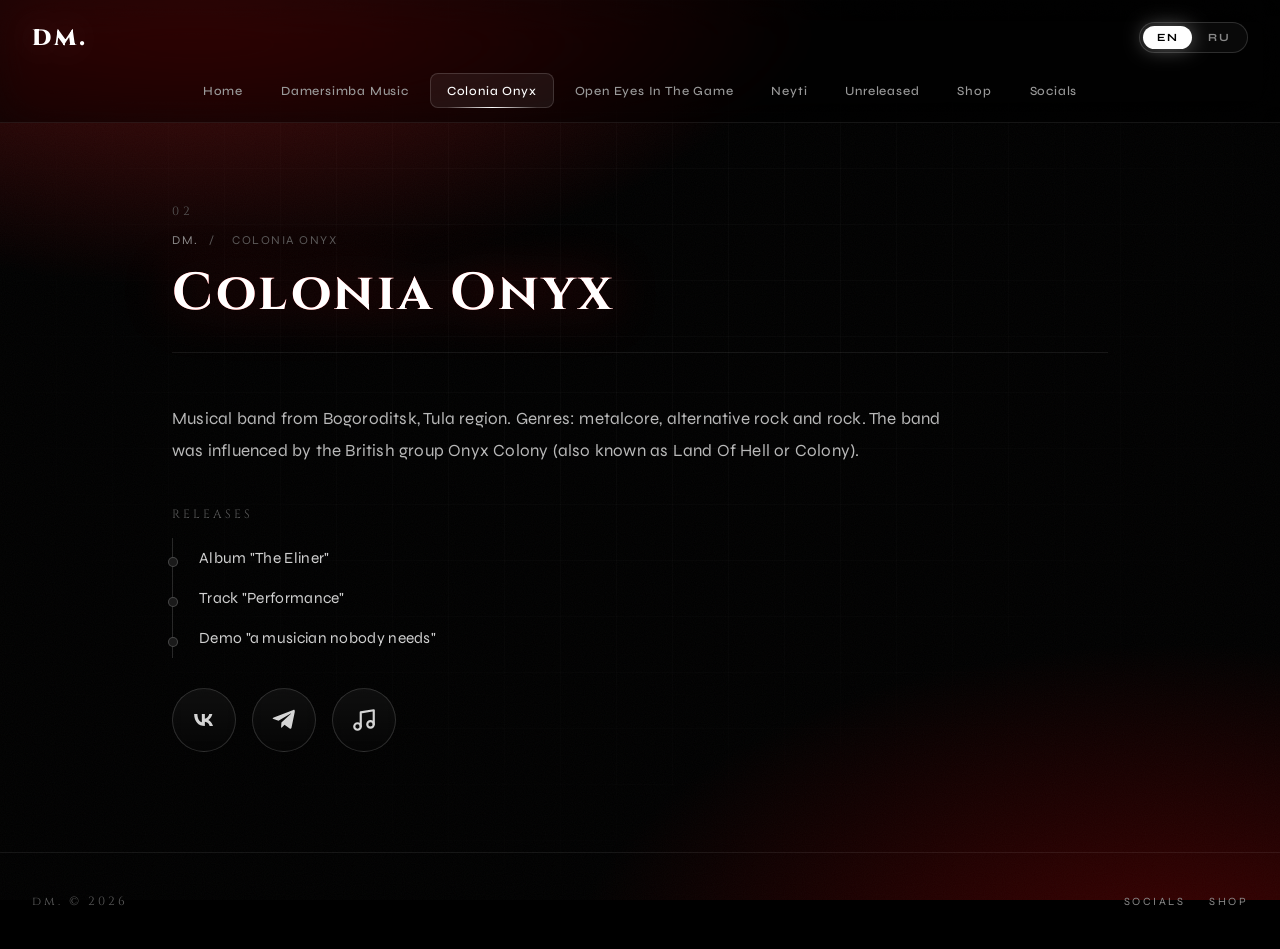
==== colonia-onyx/index.html @ 051dd2e4 "Add files via upload" ====
<!DOCTYPE html>
<html lang="en">
<head>
<meta charset="UTF-8">
<meta name="viewport" content="width=device-width, initial-scale=1.0">
<title>dm. — Colonia Onyx</title>
<link rel="icon" type="image/png" href="../images/favicon.png">
<link rel="preconnect" href="https://fonts.googleapis.com">
<link rel="preconnect" href="https://fonts.gstatic.com" crossorigin>
<link href="https://fonts.googleapis.com/css2?family=Cinzel:wght@400;600;800&family=Syne:wght@400;600;700;800&display=swap" rel="stylesheet">
<link rel="stylesheet" href="../style.css">
</head>
<body class="page-onyx" data-page="onyx">
<div class="bg-grid"></div><div class="bg-glow"></div><div class="bg-noise"></div>

<header>
  <div class="header-top">
    <a class="logo" href="../">dm.</a>
    <div class="header-actions">
      <div class="lang-switch">
        <button class="lang-btn active" data-lang="en">EN</button>
        <button class="lang-btn" data-lang="ru">RU</button>
      </div>
      <button class="burger" id="burgerBtn" aria-expanded="false"><span></span><span></span><span></span></button>
    </div>
  </div>
  <nav class="menu" id="mainMenu">
    <a class="nav-link" href="../" data-page-link="home" data-i18n="nav_home">Home</a>
    <a class="nav-link dm" href="../dm-music/" data-page-link="dm" data-i18n="nav_dm">Damersimba Music</a>
    <a class="nav-link onyx active" href="../colonia-onyx/" data-page-link="onyx" data-i18n="nav_onyx">Colonia Onyx</a>
    <a class="nav-link" href="../open-eyes/" data-page-link="eyes" data-i18n="nav_eyes">Open Eyes In The Game</a>
    <a class="nav-link neyti" href="../neyti/" data-page-link="neyti" data-i18n="nav_neyti">Neyti</a>
    <a class="nav-link" href="../unreleased/" data-page-link="unreleased" data-i18n="nav_unreleased">Unreleased</a>
    <a class="nav-link" href="../shop/" data-page-link="shop" data-i18n="nav_shop">Shop</a>
    <a class="nav-link" href="../socials/" data-page-link="socials" data-i18n="nav_socials">Socials</a>
  </nav>
</header>

<main>
  <section class="page-content">
    <div class="page-head">
      <span class="page-num">02</span>
      <div class="page-crumb"><a href="../">dm.</a> <span>/</span> <span>Colonia Onyx</span></div>
      <h1 class="title-red">Colonia Onyx</h1>
    </div>

    <p class="lead" data-i18n="onyx_desc">Musical band from Bogoroditsk, Tula region. Genres: metalcore, alternative rock and rock. The band was influenced by the British group Onyx Colony (also known as Land Of Hell or Colony).</p>

    <div class="section-head small">
      <span class="section-num" data-i18n="onyx_releases">Releases</span>
    </div>
    <ul class="releases">
      <li data-i18n="onyx_release1">Album "The Eliner"</li>
      <li data-i18n="onyx_release2">Track "Performance"</li>
      <li data-i18n="onyx_release3">Demo "a musician nobody needs"</li>
    </ul>

    <div class="icon-links">
      <a class="icon-btn icon-onyx" href="https://vk.ru/coloni_metalcore" target="_blank" rel="noopener" title="VK">
        <svg viewBox="0 0 24 24" fill="currentColor"><path d="M12.8 17.5c-6.1 0-9.8-4.2-9.9-11.1h3c.1 5.1 2.3 7.2 4.1 7.7V6.4h2.8v4.4c1.7-.2 3.5-2.2 4.1-4.4h2.8c-.5 2.7-2.4 4.7-3.7 5.5 1.3.6 3.5 2.4 4.3 5.6h-3.1c-.6-2-2.2-3.6-4.4-3.8v3.8h-.3Z"/></svg>
      </a>
      <a class="icon-btn icon-onyx" href="https://t.me/colonia_metalcore" target="_blank" rel="noopener" title="Telegram">
        <svg viewBox="0 0 24 24" fill="currentColor"><path d="M21.94 4.6 18.9 19.1c-.23 1.02-.84 1.27-1.7.79l-4.7-3.46-2.27 2.18c-.25.25-.46.46-.95.46l.34-4.82 8.78-7.93c.38-.34-.08-.53-.6-.19L6.94 12.6 2.3 11.15c-1-.32-1.02-1 .21-1.49l18.1-6.98c.84-.31 1.57.19 1.33 1.92Z"/></svg>
      </a>
      <a class="icon-btn icon-onyx" href="https://4beat.ru/colonia_metalcore" target="_blank" rel="noopener" title="4beat">
        <svg viewBox="0 0 24 24" fill="none" stroke="currentColor" stroke-width="2" stroke-linecap="round" stroke-linejoin="round"><path d="M9 18V5l12-2v13"/><circle cx="6" cy="18" r="3"/><circle cx="18" cy="16" r="3"/></svg>
      </a>
    </div>
  </section>
</main>

<footer>
  <span>dm. © 2026</span>
  <span class="footer-links"><a href="../socials/">Socials</a><a href="../shop/">Shop</a></span>
</footer>
<script src="../script.js"></script>
</body>
</html>
---- style.css ----
/* ============================================================
   dm. — music portfolio · 2026
   ============================================================ */

* { margin: 0; padding: 0; box-sizing: border-box; }

:root {
  --text: #eee;
  --muted: #8a8a8a;
  --dim: #555;
  --line: rgba(255,255,255,.08);
  --line-strong: rgba(255,255,255,.15);

  --c-dm1: #0a84ff;
  --c-dm2: #00d1c1;
  --c-dm3: #00ff9d;

  --c-onyx1: #ff2a2a;
  --c-onyx2: #7a0000;

  --c-neyti1: #ff9a1f;
  --c-neyti2: #ff6a00;
  --c-neyti3: #ffd24a;
}

html { scroll-behavior: smooth; }

html, body {
  background: #000;
  color: var(--text);
  font-family: 'Syne', sans-serif;
  min-height: 100vh;
  -webkit-font-smoothing: antialiased;
}

body {
  display: flex;
  flex-direction: column;
  overflow-x: hidden;
  position: relative;
}

/* ============ ФОНОВЫЕ СЛОИ ============ */
.bg-grid, .bg-glow, .bg-noise {
  position: fixed;
  inset: 0;
  pointer-events: none;
  z-index: 0;
}

.bg-grid {
  background-image:
    linear-gradient(rgba(255,255,255,.022) 1px, transparent 1px),
    linear-gradient(90deg, rgba(255,255,255,.022) 1px, transparent 1px);
  background-size: 56px 56px;
  mask-image: radial-gradient(ellipse at 50% 30%, #000 20%, transparent 85%);
  -webkit-mask-image: radial-gradient(ellipse at 50% 30%, #000 20%, transparent 85%);
}

.bg-noise {
  opacity: .035;
  background-image: url("data:image/svg+xml;utf8,<svg xmlns='http://www.w3.org/2000/svg' width='200' height='200'><filter id='n'><feTurbulence type='fractalNoise' baseFrequency='0.9' numOctaves='2' stitchTiles='stitch'/></filter><rect width='100%25' height='100%25' filter='url(%23n)'/></svg>");
}

.bg-glow { opacity: 0; transition: opacity .8s ease; }

body.page-home  .bg-glow {
  opacity: 1;
  background:
    radial-gradient(70% 50% at 12% -5%, rgba(0,209,193,.14), transparent 65%),
    radial-gradient(65% 50% at 88% 105%, rgba(255,42,42,.10), transparent 65%);
}
body.page-dm    .bg-glow {
  opacity: 1;
  background:
    radial-gradient(80% 65% at 15% -10%, rgba(0,209,193,.40), transparent 65%),
    radial-gradient(75% 60% at 92% 110%, rgba(10,132,255,.32), transparent 65%);
}
body.page-onyx  .bg-glow {
  opacity: 1;
  background:
    radial-gradient(80% 65% at 15% -10%, rgba(255,42,42,.40), transparent 65%),
    radial-gradient(75% 60% at 92% 110%, rgba(122,0,0,.55), transparent 65%);
}
body.page-eyes  .bg-glow {
  opacity: 1;
  background:
    radial-gradient(75% 60% at 50% 0%, rgba(255,180,60,.35), transparent 65%),
    radial-gradient(70% 55% at 50% 100%, rgba(120,60,0,.45), transparent 65%);
}
body.page-neyti .bg-glow {
  opacity: 1;
  background:
    radial-gradient(80% 65% at 15% -10%, rgba(255,154,31,.45), transparent 65%),
    radial-gradient(75% 60% at 90% 110%, rgba(255,90,0,.40), transparent 65%);
}

/* ============ HEADER ============ */
header {
  position: sticky;
  top: 0;
  z-index: 100;
  background: rgba(0,0,0,.55);
  backdrop-filter: blur(24px) saturate(160%);
  -webkit-backdrop-filter: blur(24px) saturate(160%);
  border-bottom: 1px solid var(--line);
  padding: 16px 32px 0;
}

.header-top {
  display: flex;
  align-items: center;
  justify-content: space-between;
  max-width: 1280px;
  margin: 0 auto;
}

.logo {
  font-family: 'Cinzel', serif;
  font-weight: 800;
  font-size: 26px;
  letter-spacing: 3px;
  color: #fff;
  text-decoration: none;
  padding: 4px 0;
  transition: transform .3s ease;
  text-shadow: 0 0 30px rgba(255,255,255,.15);
}
.logo:hover { transform: translateY(-1px); text-shadow: 0 0 40px rgba(255,255,255,.4); }

.header-actions { display: flex; align-items: center; gap: 12px; }

.lang-switch {
  display: flex;
  gap: 2px;
  padding: 3px;
  border: 1px solid var(--line-strong);
  border-radius: 100px;
  background: rgba(255,255,255,.03);
}

.lang-btn {
  background: transparent;
  border: none;
  color: #8a8a8a;
  font-family: 'Syne', sans-serif;
  font-size: 11px;
  font-weight: 700;
  letter-spacing: 1.5px;
  padding: 6px 14px;
  cursor: pointer;
  border-radius: 100px;
  transition: all .25s;
  line-height: 1;
}
.lang-btn:hover { color: #fff; }
.lang-btn.active {
  color: #000;
  background: #fff;
  box-shadow: 0 0 20px rgba(255,255,255,.35);
}

.burger {
  display: none;
  width: 42px;
  height: 42px;
  border-radius: 10px;
  border: 1px solid var(--line-strong);
  background: transparent;
  cursor: pointer;
  position: relative;
}
.burger span {
  position: absolute;
  left: 50%;
  width: 20px;
  height: 2px;
  background: #ccc;
  border-radius: 2px;
  transform: translateX(-50%);
  transition: all .3s ease;
}
.burger span:nth-child(1) { top: 13px; }
.burger span:nth-child(2) { top: 20px; }
.burger span:nth-child(3) { top: 27px; }
.burger.open span:nth-child(1) { top: 20px; transform: translateX(-50%) rotate(45deg); }
.burger.open span:nth-child(2) { opacity: 0; }
.burger.open span:nth-child(3) { top: 20px; transform: translateX(-50%) rotate(-45deg); }

.menu {
  display: flex;
  flex-wrap: wrap;
  justify-content: center;
  gap: 4px;
  max-width: 1280px;
  margin: 14px auto 0;
  padding-bottom: 14px;
}

.nav-link {
  position: relative;
  padding: 9px 16px;
  color: #9a9a9a;
  text-decoration: none;
  font-family: 'Syne', sans-serif;
  font-size: 12.5px;
  letter-spacing: .8px;
  font-weight: 500;
  border-radius: 8px;
  transition: all .3s;
  border: 1px solid transparent;
}

.nav-link:hover {
  color: #fff;
  background: rgba(255,255,255,.04);
  border-color: var(--line-strong);
}

.nav-link.active {
  color: #fff;
  background: rgba(255,255,255,.06);
  border-color: var(--line-strong);
}
.nav-link.active::after {
  content: "";
  position: absolute;
  left: 16px; right: 16px; bottom: -1px;
  height: 1px;
  background: linear-gradient(90deg, transparent, #fff, transparent);
}

.nav-link.dm:hover {
  background: linear-gradient(135deg, var(--c-dm1), var(--c-dm2), var(--c-dm3));
  color: #00161a; font-weight: 700; border-color: transparent;
  box-shadow: 0 0 26px rgba(0,200,180,.5);
}
.nav-link.onyx:hover {
  background: linear-gradient(135deg, var(--c-onyx1), var(--c-onyx2), #000);
  color: #fff; font-weight: 700; border-color: transparent;
  box-shadow: 0 0 26px rgba(255,20,20,.5);
}
.nav-link.neyti:hover {
  background: linear-gradient(135deg, var(--c-neyti3), var(--c-neyti1), var(--c-neyti2));
  color: #1a0d00; font-weight: 700; border-color: transparent;
  box-shadow: 0 0 26px rgba(255,154,31,.55);
}

/* ============ MAIN ============ */
main { flex: 1; position: relative; z-index: 1; }

/* ============ HERO ============ */
.hero {
  min-height: calc(100vh - 130px);
  display: flex;
  align-items: center;
  justify-content: center;
  position: relative;
  padding: 80px 32px 120px;
  overflow: hidden;
}

.hero::before {
  content: "";
  position: absolute;
  inset: 0;
  background: radial-gradient(ellipse at 50% 40%, rgba(0,209,193,.10), transparent 60%);
  pointer-events: none;
}

.hero-inner {
  position: relative;
  text-align: center;
  z-index: 2;
  max-width: 1100px;
  animation: heroIn 1.1s cubic-bezier(.2,.7,.2,1) both;
}

@keyframes heroIn {
  from { opacity: 0; transform: translateY(40px); filter: blur(10px); }
  to   { opacity: 1; transform: translateY(0); filter: blur(0); }
}

.hero-eyebrow {
  display: inline-block;
  font-size: 10.5px;
  letter-spacing: 5px;
  text-transform: uppercase;
  color: #a0a0a0;
  padding: 8px 18px;
  border: 1px solid var(--line-strong);
  border-radius: 100px;
  margin-bottom: 32px;
  background: rgba(255,255,255,.02);
  backdrop-filter: blur(10px);
  -webkit-backdrop-filter: blur(10px);
}

.hero-title {
  font-family: 'Cinzel', serif;
  font-weight: 800;
  line-height: .95;
  margin-bottom: 30px;
  display: flex;
  flex-direction: column;
  align-items: center;
  gap: 4px;
}

.hero-title .line1 {
  font-size: clamp(48px, 11vw, 130px);
  letter-spacing: .06em;
  background: linear-gradient(180deg, #fff 0%, #b8b8b8 100%);
  -webkit-background-clip: text;
  background-clip: text;
  color: transparent;
  text-shadow: 0 0 100px rgba(255,255,255,.10);
}

.hero-title .line2 {
  font-size: clamp(18px, 2.4vw, 32px);
  letter-spacing: .8em;
  padding-left: .8em;
  color: #5a5a5a;
  text-transform: uppercase;
}

.hero-sub {
  font-size: 16px;
  color: #b8b8b8;
  letter-spacing: 1.5px;
  max-width: 640px;
  margin: 0 auto;
  line-height: 1.7;
}

.scroll-hint {
  position: absolute;
  bottom: 32px;
  left: 50%;
  transform: translateX(-50%);
  display: flex;
  flex-direction: column;
  align-items: center;
  gap: 10px;
  color: #5a5a5a;
  text-decoration: none;
  font-size: 10px;
  letter-spacing: 4px;
  text-transform: uppercase;
  animation: float 2.5s ease-in-out infinite;
  transition: color .3s;
}
.scroll-hint:hover { color: #fff; }
.scroll-hint svg { width: 20px; height: 20px; }

@keyframes float {
  0%, 100% { transform: translate(-50%, 0); }
  50% { transform: translate(-50%, 8px); }
}

/* ============ СЕКЦИИ ============ */
.projects {
  max-width: 1280px;
  margin: 0 auto;
  padding: 100px 32px 120px;
}

.section-head {
  display: flex;
  align-items: baseline;
  gap: 20px;
  margin-bottom: 44px;
  padding-bottom: 20px;
  border-bottom: 1px solid var(--line);
}

.section-head.small {
  border-bottom: none;
  margin: 40px 0 16px;
  padding-bottom: 0;
}

.section-num {
  font-family: 'Cinzel', serif;
  font-size: 12px;
  letter-spacing: 3px;
  color: #5a5a5a;
  text-transform: uppercase;
}

.section-head h2 {
  font-family: 'Cinzel', serif;
  font-size: 28px;
  font-weight: 600;
  letter-spacing: 3px;
  color: #fff;
}

/* ============ PROJECT CARDS ============ */
.project-grid {
  display: grid;
  grid-template-columns: repeat(auto-fit, minmax(260px, 1fr));
  gap: 20px;
}

.project-card {
  position: relative;
  background: linear-gradient(180deg, rgba(18,18,18,.85), rgba(6,6,6,.95));
  border: 1px solid var(--line);
  border-radius: 16px;
  overflow: hidden;
  text-decoration: none;
  color: inherit;
  transition: transform .4s cubic-bezier(.2,.7,.2,1), border-color .35s, box-shadow .4s;
}

.project-card:hover {
  transform: translateY(-6px);
  border-color: var(--line-strong);
  box-shadow: 0 24px 60px rgba(0,0,0,.7);
}

.project-img {
  height: 200px;
  background-size: 60% auto;
  background-position: center;
  background-repeat: no-repeat;
  background-color: #050505;
  position: relative;
  transition: transform .5s ease;
  overflow: hidden;
}
.project-img::after {
  content: "";
  position: absolute;
  inset: 0;
  background: linear-gradient(180deg, transparent 40%, rgba(0,0,0,.85));
}
.project-card:hover .project-img { transform: scale(1.03); }

.project-img-dark {
  display: flex;
  align-items: center;
  justify-content: center;
  background: radial-gradient(circle at 30% 30%, #2a0000, #050505 70%);
}
.project-img-text {
  font-family: 'Cinzel', serif;
  font-size: 34px;
  font-weight: 800;
  letter-spacing: 4px;
  line-height: 1.1;
  background: linear-gradient(180deg, #ff2a2a, #5a0000);
  -webkit-background-clip: text;
  background-clip: text;
  color: transparent;
  text-align: center;
  z-index: 1;
  filter: drop-shadow(0 0 22px rgba(255,20,20,.5));
}

.project-body {
  padding: 22px 22px 24px;
  position: relative;
}

.project-tag {
  display: inline-block;
  font-family: 'Syne', sans-serif;
  font-size: 9.5px;
  font-weight: 700;
  letter-spacing: 2.5px;
  text-transform: uppercase;
  padding: 5px 11px;
  border-radius: 100px;
  border: 1px solid var(--line-strong);
  background: rgba(255,255,255,.03);
  color: #b8b8b8;
  margin-bottom: 12px;
  line-height: 1;
}

.tag-dm    { color: #00d1c1; border-color: rgba(0,209,193,.4); background: rgba(0,209,193,.08); }
.tag-onyx  { color: #ff5a5a; border-color: rgba(255,90,90,.4);  background: rgba(255,90,90,.08); }
.tag-eyes  { color: #ffb84a; border-color: rgba(255,184,74,.4); background: rgba(255,184,74,.08); }
.tag-neyti { color: #ff9a1f; border-color: rgba(255,154,31,.4); background: rgba(255,154,31,.08); }

.project-body h3 {
  font-family: 'Cinzel', serif;
  font-size: 20px;
  font-weight: 600;
  letter-spacing: 1.5px;
  color: #fff;
  margin-bottom: 8px;
}

.project-body p {
  font-size: 13.5px;
  color: #8a8a8a;
  line-height: 1.55;
  letter-spacing: .3px;
}

.project-arrow {
  position: absolute;
  right: 22px;
  bottom: 22px;
  font-size: 22px;
  color: #444;
  transition: color .3s, transform .3s;
}
.project-card:hover .project-arrow {
  color: #fff;
  transform: translateX(6px);
}

/* ============ PAGE CONTENT (подстраницы) ============ */
.page-content {
  max-width: 1000px;
  margin: 0 auto;
  padding: 80px 32px 100px;
}
.page-content.center { text-align: center; }

.page-head {
  margin-bottom: 50px;
  padding-bottom: 30px;
  border-bottom: 1px solid var(--line);
  position: relative;
}
.page-head.center { text-align: center; border-bottom: none; padding-bottom: 0; }

.page-num {
  font-family: 'Cinzel', serif;
  font-size: 12px;
  letter-spacing: 4px;
  color: #5a5a5a;
  display: block;
  margin-bottom: 14px;
}

.page-crumb {
  font-size: 12px;
  letter-spacing: 1.5px;
  color: #5a5a5a;
  text-transform: uppercase;
  margin-bottom: 18px;
}
.page-crumb a { color: #8a8a8a; text-decoration: none; transition: color .3s; }
.page-crumb a:hover { color: #fff; }
.page-crumb span { margin: 0 6px; }

.page-head h1 {
  font-family: 'Cinzel', serif;
  font-size: 52px;
  font-weight: 700;
  letter-spacing: 3px;
  color: #fff;
  line-height: 1.1;
  margin: 0;
}

.page-head.center h1 {
  font-size: 46px;
  margin-top: 12px;
}

.title-red {
  background: linear-gradient(90deg, #ff4a4a, #7a0000);
  -webkit-background-clip: text;
  background-clip: text;
  color: transparent;
  filter: drop-shadow(0 0 26px rgba(255,20,20,.35));
}
.title-orange {
  background: linear-gradient(90deg, #ffd24a, #ff9a1f, #ff5a00);
  -webkit-background-clip: text;
  background-clip: text;
  color: transparent;
  filter: drop-shadow(0 0 28px rgba(255,140,20,.45));
}

.lead {
  font-size: 17px;
  line-height: 1.85;
  color: #b8b8b8;
  max-width: 780px;
  letter-spacing: .2px;
  margin-bottom: 40px;
}
.page-content.center .lead { margin-left: auto; margin-right: auto; }

/* ============ SPLIT ============ */
.split {
  display: grid;
  grid-template-columns: 260px 1fr;
  gap: 50px;
  align-items: center;
}
.split-visual { display: flex; justify-content: center; }
.split-body .lead { margin-bottom: 30px; max-width: none; }

/* ============ AVATAR ============ */
.avatar-wrap {
  position: relative;
  width: 200px;
  height: 200px;
  margin: 0 auto;
}

.avatar {
  position: relative;
  width: 100%;
  height: 100%;
  border-radius: 50%;
  object-fit: cover;
  border: 1px solid var(--line-strong);
  z-index: 2;
  background: #000;
  box-shadow: 0 30px 70px rgba(0,0,0,.8);
  transition: transform .5s ease;
}
.avatar-wrap:hover .avatar { transform: scale(1.04); }
.avatar-neyti { border-color: rgba(255,154,31,.35); }

.avatar-ring {
  position: absolute;
  inset: -18px;
  border-radius: 50%;
  background: conic-gradient(from 0deg, var(--c-dm1), var(--c-dm2), var(--c-dm3), var(--c-dm1));
  filter: blur(24px);
  opacity: .55;
  animation: spin 10s linear infinite;
  z-index: 1;
}
.ring-neyti {
  background: conic-gradient(from 0deg, var(--c-neyti3), var(--c-neyti1), var(--c-neyti2), var(--c-neyti3));
}
@keyframes spin { to { transform: rotate(360deg); } }

/* ============ BIG LOGO ============ */
.big-logo {
  display: block;
  max-width: 460px;
  width: 85%;
  margin: 0 auto 34px;
  filter: drop-shadow(0 0 40px rgba(255,255,255,.15));
  transition: transform .5s ease, filter .5s ease;
}
.big-logo:hover {
  transform: scale(1.03);
  filter: drop-shadow(0 0 60px rgba(255,200,90,.35));
}

/* ============ ICON BUTTONS ============ */
.icon-links {
  display: flex;
  flex-wrap: wrap;
  gap: 16px;
  margin-top: 28px;
}
.page-content.center .icon-links { justify-content: center; }

.icon-btn {
  width: 64px;
  height: 64px;
  display: inline-flex;
  align-items: center;
  justify-content: center;
  border-radius: 50%;
  border: 1px solid var(--line-strong);
  background: linear-gradient(180deg, rgba(255,255,255,.05), rgba(255,255,255,.01));
  backdrop-filter: blur(12px);
  -webkit-backdrop-filter: blur(12px);
  color: #d5d5d5;
  text-decoration: none;
  transition: transform .35s cubic-bezier(.2,.7,.2,1), color .25s, border-color .25s, box-shadow .4s, background .3s;
  position: relative;
  overflow: hidden;
}
.icon-btn svg { width: 26px; height: 26px; transition: transform .35s ease; }
.icon-btn:hover {
  transform: translateY(-5px) scale(1.06);
  color: #fff;
  border-color: rgba(255,255,255,.25);
  box-shadow: 0 20px 45px rgba(0,0,0,.75);
}
.icon-btn:hover svg { transform: scale(1.12) rotate(-4deg); }

.icon-dm:hover {
  background: linear-gradient(135deg, var(--c-dm1), var(--c-dm2), var(--c-dm3));
  color: #00161a; border-color: transparent;
  box-shadow: 0 18px 42px rgba(0,200,180,.5), 0 0 30px rgba(0,200,180,.45);
}
.icon-onyx:hover {
  background: linear-gradient(135deg, var(--c-onyx1), var(--c-onyx2), #000);
  color: #fff; border-color: transparent;
  box-shadow: 0 18px 42px rgba(255,20,20,.5), 0 0 30px rgba(255,20,20,.45);
}
.icon-neyti:hover {
  background: linear-gradient(135deg, var(--c-neyti3), var(--c-neyti1), var(--c-neyti2));
  color: #1a0d00; border-color: transparent;
  box-shadow: 0 18px 42px rgba(255,154,31,.55), 0 0 30px rgba(255,154,31,.5);
}

/* ============ BUTTONS ============ */
.btn {
  display: inline-flex;
  align-items: center;
  justify-content: center;
  padding: 15px 30px;
  border: 1px solid var(--line-strong);
  color: var(--text);
  text-decoration: none;
  font-family: 'Syne', sans-serif;
  font-size: 13.5px;
  font-weight: 500;
  letter-spacing: 1.2px;
  border-radius: 100px;
  transition: transform .3s cubic-bezier(.2,.7,.2,1), background .3s, color .3s, border-color .3s, box-shadow .35s;
  background: linear-gradient(180deg, rgba(255,255,255,.05), rgba(255,255,255,.01));
  backdrop-filter: blur(10px);
  -webkit-backdrop-filter: blur(10px);
}
.btn:hover {
  transform: translateY(-3px);
  border-color: rgba(255,255,255,.28);
  background: linear-gradient(180deg, rgba(255,255,255,.10), rgba(255,255,255,.03));
  box-shadow: 0 16px 38px rgba(0,0,0,.7);
}

.big-btn {
  padding: 20px 44px;
  font-size: 15px;
  font-weight: 700;
  letter-spacing: 1.5px;
  background: linear-gradient(180deg, rgba(255,255,255,.12), rgba(255,255,255,.02));
  border: 1px solid rgba(255,255,255,.20);
  color: #fff;
  margin: 20px 0 10px;
  box-shadow: 0 24px 50px rgba(0,0,0,.65);
}
.big-btn:hover {
  background: #fff;
  color: #000;
  border-color: #fff;
  box-shadow: 0 0 50px rgba(255,255,255,.5), 0 20px 50px rgba(0,0,0,.85);
}

/* ============ RELEASES ============ */
.releases {
  list-style: none;
  border-left: 1px solid var(--line-strong);
  padding-left: 26px;
  margin-bottom: 30px;
  max-width: 620px;
}
.releases li {
  padding: 11px 0;
  color: #d0d0d0;
  font-size: 15.5px;
  position: relative;
  letter-spacing: .3px;
}
.releases li::before {
  content: "";
  position: absolute;
  left: -31px;
  top: 19px;
  width: 8px;
  height: 8px;
  border-radius: 50%;
  background: #1a1a1a;
  border: 1px solid rgba(255,255,255,.2);
  transition: background .3s, box-shadow .3s, border-color .3s;
}
.releases li:hover::before {
  background: var(--c-onyx1);
  border-color: transparent;
  box-shadow: 0 0 16px rgba(255,42,42,.85);
}

/* ============ TRACKLIST ============ */
.tracklist {
  counter-reset: track;
  list-style: none;
  text-align: left;
  max-width: 720px;
  margin: 46px auto 0;
  padding: 0;
  border-top: 1px solid var(--line);
}
.tracklist li {
  counter-increment: track;
  padding: 16px 12px 16px 60px;
  border-bottom: 1px solid var(--line);
  font-size: 15px;
  position: relative;
  transition: background .3s, padding-left .3s;
  letter-spacing: .2px;
}
.tracklist li::before {
  content: counter(track, decimal-leading-zero);
  position: absolute;
  left: 12px;
  top: 50%;
  transform: translateY(-50%);
  font-family: 'Cinzel', serif;
  font-size: 12px;
  color: #4a4a4a;
  letter-spacing: 1px;
  transition: color .3s, text-shadow .3s;
}
.tracklist li:hover {
  background: linear-gradient(90deg, rgba(255,255,255,.04), transparent 75%);
  padding-left: 66px;
}
.tracklist li:hover::before { color: #fff; text-shadow: 0 0 12px rgba(255,255,255,.7); }
.tracklist li a {
  color: #fff;
  text-decoration: none;
  border-bottom: 1px solid rgba(255,255,255,.15);
  padding-bottom: 1px;
  transition: color .25s, border-color .25s, text-shadow .25s;
}
.tracklist li a:hover {
  color: var(--c-dm2);
  border-color: var(--c-dm2);
  text-shadow: 0 0 18px rgba(0,209,193,.75);
}
.tracklist li.disabled { color: #4d4d4d; }
.tracklist li.disabled span {
  font-size: 12px;
  color: #383838;
  margin-left: 8px;
  letter-spacing: 1px;
}

/* ============ GRID / CARDS ============ */
.grid {
  display: grid;
  grid-template-columns: repeat(auto-fit, minmax(260px, 1fr));
  gap: 26px;
}
.card {
  background: linear-gradient(180deg, rgba(20,20,20,.7), rgba(5,5,5,.9));
  border: 1px solid var(--line);
  border-radius: 16px;
  overflow: hidden;
  transition: transform .4s cubic-bezier(.2,.7,.2,1), border-color .35s, box-shadow .4s;
}
.card:hover {
  transform: translateY(-8px);
  border-color: var(--line-strong);
  box-shadow: 0 30px 70px rgba(0,0,0,.85);
}
.card-img { overflow: hidden; aspect-ratio: 1; background: #000; }
.card-img img {
  width: 100%; height: 100%;
  object-fit: cover;
  display: block;
  transition: transform .9s cubic-bezier(.2,.7,.2,1);
}
.card:hover .card-img img { transform: scale(1.08); }
.card p {
  padding: 20px;
  text-align: center;
  font-family: 'Cinzel', serif;
  letter-spacing: 2px;
  color: #ddd;
  font-size: 15px;
  border-top: 1px solid var(--line);
}

/* ============ SHOP ============ */
.shop-empty {
  min-height: calc(100vh - 260px);
  display: flex;
  flex-direction: column;
  align-items: center;
  justify-content: center;
  gap: 26px;
}
.closed-badge {
  display: inline-block;
  font-size: 10px;
  letter-spacing: 5px;
  text-transform: uppercase;
  color: #8a8a8a;
  padding: 8px 18px;
  border: 1px solid var(--line-strong);
  border-radius: 100px;
  background: rgba(255,255,255,.02);
}
.closed-title {
  font-family: 'Cinzel', serif;
  font-size: 32px;
  font-weight: 500;
  letter-spacing: 5px;
  color: #6a6a6a;
  line-height: 1.3;
}

/* ============ SOCIALS ============ */
.grid-links {
  display: grid;
  grid-template-columns: repeat(auto-fit, minmax(250px, 1fr));
  gap: 14px;
  margin-top: 26px;
}
.grid-links .btn {
  padding: 24px 22px;
  text-align: center;
  font-size: 13px;
  letter-spacing: 1.2px;
}

/* ============ FOOTER ============ */
footer {
  position: relative;
  z-index: 1;
  max-width: 1280px;
  margin: 0 auto;
  padding: 40px 32px;
  display: flex;
  justify-content: space-between;
  align-items: center;
  color: #5a5a5a;
  font-size: 12px;
  letter-spacing: 3px;
  font-family: 'Cinzel', serif;
  border-top: 1px solid var(--line);
  width: 100%;
}
.footer-links { display: flex; gap: 24px; }
.footer-links a {
  color: #8a8a8a;
  text-decoration: none;
  font-family: 'Syne', sans-serif;
  font-size: 11px;
  letter-spacing: 2.5px;
  text-transform: uppercase;
  transition: color .3s;
}
.footer-links a:hover { color: #fff; }

/* ============ SCROLLBAR ============ */
::-webkit-scrollbar { width: 8px; }
::-webkit-scrollbar-track { background: #000; }
::-webkit-scrollbar-thumb { background: #1c1c1c; border-radius: 4px; }
::-webkit-scrollbar-thumb:hover { background: #2a2a2a; }

/* ============ ПЛАНШЕТ ============ */
@media (max-width: 1000px) {
  header { padding: 14px 22px 0; }
  .projects { padding: 80px 22px 100px; }
  .page-content { padding: 60px 22px 80px; }
  .page-head h1 { font-size: 42px; }
  .hero-title .line1 { font-size: clamp(40px, 9vw, 90px); }
  .split { grid-template-columns: 1fr; gap: 34px; }
  .avatar-wrap { width: 160px; height: 160px; }
}

/* ============ МОБИЛЬНАЯ ============ */
@media (max-width: 768px) {
  header { padding: 12px 16px 0; }
  .logo { font-size: 22px; }
  .burger { display: block; }
  .lang-btn { padding: 6px 11px; font-size: 10px; }

  .menu {
    position: absolute;
    top: 100%;
    left: 0; right: 0;
    flex-direction: column;
    flex-wrap: nowrap;
    gap: 0;
    margin: 0;
    padding: 6px 0;
    background: rgba(0,0,0,.95);
    backdrop-filter: blur(24px);
    -webkit-backdrop-filter: blur(24px);
    border-bottom: 1px solid var(--line);
    max-height: 0;
    overflow: hidden;
    opacity: 0;
    transition: max-height .4s cubic-bezier(.2,.7,.2,1), opacity .3s, padding .3s;
  }
  .menu.open { max-height: 600px; opacity: 1; }

  .nav-link {
    width: 100%;
    padding: 15px 22px;
    border-radius: 0;
    border: none;
    border-bottom: 1px solid rgba(255,255,255,.04);
    font-size: 14px;
    letter-spacing: 1px;
    text-align: left;
    color: #c8c8c8;
  }
  .nav-link:last-child { border-bottom: none; }
  .nav-link.active::after {
    left: 0; right: auto;
    width: 3px; height: calc(100% - 16px);
    top: 8px; bottom: 8px;
    background: linear-gradient(180deg, transparent, #fff, transparent);
  }
  .nav-link:hover, .nav-link.active {
    background: rgba(255,255,255,.05);
    transform: none;
    box-shadow: none;
    border-color: rgba(255,255,255,.04);
  }

  .hero { padding: 60px 18px 90px; min-height: calc(100vh - 100px); }
  .hero-eyebrow { font-size: 9px; letter-spacing: 4px; padding: 6px 14px; margin-bottom: 22px; }
  .hero-sub { font-size: 13.5px; letter-spacing: 1px; padding: 0 8px; }

  .projects { padding: 60px 18px; }
  .section-head h2 { font-size: 22px; letter-spacing: 2px; }
  .project-grid { gap: 16px; }
  .project-body { padding: 18px; }
  .project-body h3 { font-size: 17px; }

  .page-content { padding: 44px 18px 60px; }
  .page-head { margin-bottom: 34px; padding-bottom: 22px; }
  .page-head h1 { font-size: 30px; letter-spacing: 2px; }
  .page-head.center h1 { font-size: 30px; }
  .lead { font-size: 15px; line-height: 1.7; margin-bottom: 28px; }

  .avatar-wrap { width: 130px; height: 130px; }
  .avatar-ring { inset: -12px; filter: blur(18px); }
  .big-logo { max-width: 300px; }

  .icon-btn { width: 56px; height: 56px; }
  .icon-btn svg { width: 23px; height: 23px; }

  .btn { padding: 13px 24px; font-size: 13px; }
  .big-btn { padding: 16px 30px; font-size: 14px; letter-spacing: 1.2px; }

  .releases { padding-left: 20px; }
  .releases li { font-size: 14.5px; padding: 9px 0; }
  .releases li::before { left: -25px; top: 17px; width: 6px; height: 6px; }

  .tracklist { margin-top: 32px; max-width: 100%; }
  .tracklist li { font-size: 14px; padding: 14px 8px 14px 46px; }
  .tracklist li::before { font-size: 11px; left: 8px; }
  .tracklist li:hover { padding-left: 50px; }
  .tracklist li.disabled span { display: block; margin-left: 0; margin-top: 4px; font-size: 11px; }

  .grid { grid-template-columns: 1fr; gap: 18px; }
  .grid-links { grid-template-columns: 1fr; gap: 11px; }

  .closed-title { font-size: 22px; letter-spacing: 3px; }

  footer { flex-direction: column; gap: 16px; text-align: center; padding: 30px 18px; }
  .footer-links { gap: 18px; }
}

@media (max-width: 420px) {
  header { padding: 10px 12px 0; }
  .logo { font-size: 20px; }
  .burger { width: 38px; height: 38px; }
  .burger span:nth-child(1) { top: 12px; }
  .burger span:nth-child(2) { top: 18px; }
  .burger span:nth-child(3) { top: 24px; }
  .burger.open span:nth-child(1),
  .burger.open span:nth-child(3) { top: 18px; }
  .lang-switch { padding: 2px; }
  .lang-btn { padding: 5px 9px; font-size: 10px; }

  .nav-link { padding: 13px 18px; font-size: 13px; }

  .hero { padding: 40px 16px 80px; }
  .hero-title .line2 { letter-spacing: .5em; padding-left: .5em; font-size: 14px; }

  .projects { padding: 44px 16px; }
  .section-head { gap: 12px; margin-bottom: 30px; }
  .section-head h2 { font-size: 18px; }

  .page-content { padding: 32px 16px 50px; }
  .page-head h1 { font-size: 24px; }
  .lead { font-size: 14px; }

  .icon-btn { width: 50px; height: 50px; }
  .icon-btn svg { width: 21px; height: 21px; }
}
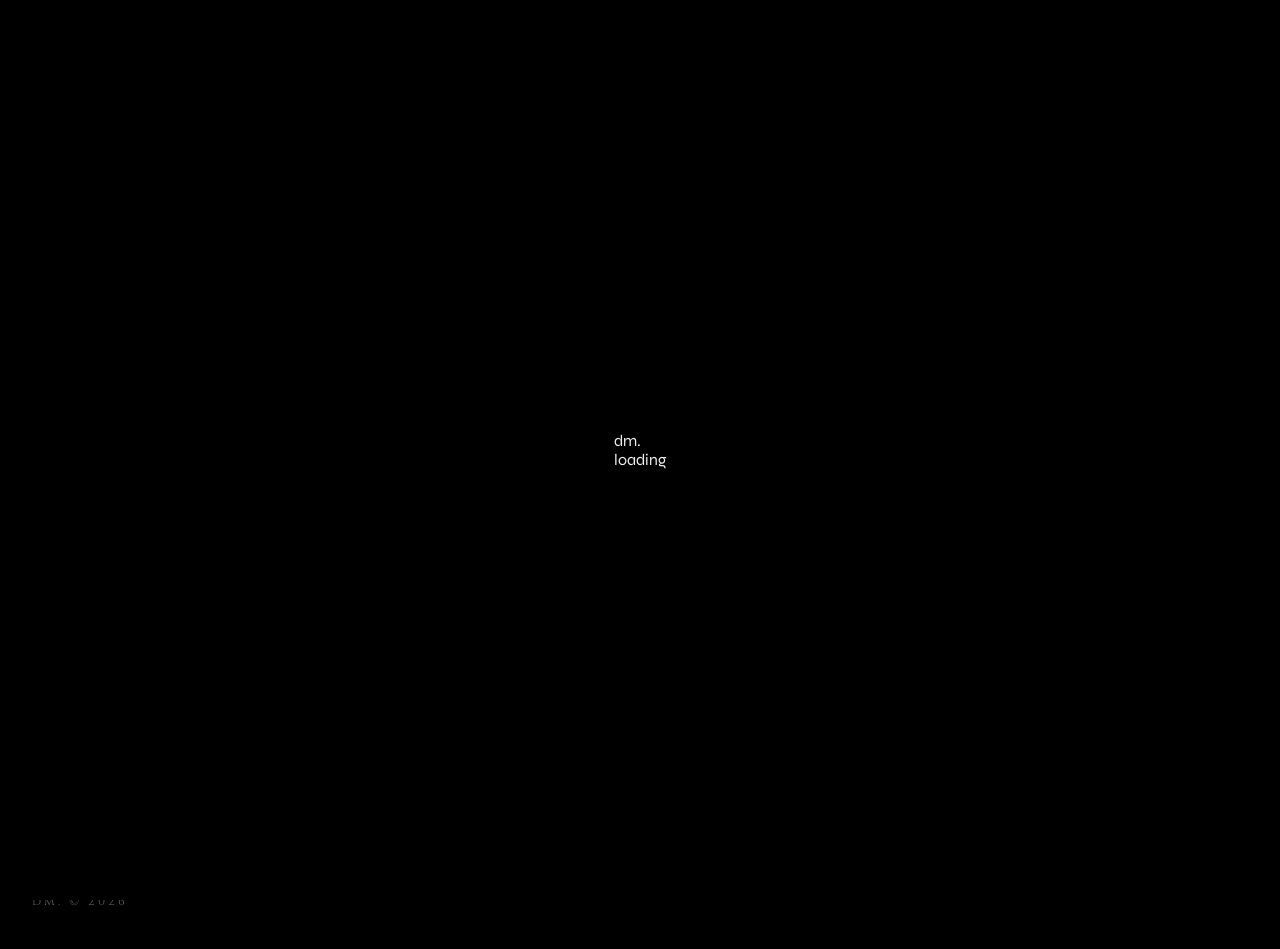
==== commit be582dac: "Update index.html" ====
--- a/colonia-onyx/index.html
+++ b/colonia-onyx/index.html
@@ -8,9 +8,13 @@
 <link rel="preconnect" href="https://fonts.googleapis.com">
 <link rel="preconnect" href="https://fonts.gstatic.com" crossorigin>
 <link href="https://fonts.googleapis.com/css2?family=Cinzel:wght@400;600;800&family=Syne:wght@400;600;700;800&display=swap" rel="stylesheet">
+<style>#preloader{position:fixed;inset:0;background:#000;z-index:9999;display:flex;align-items:center;justify-content:center;opacity:1;transition:opacity .6s ease,visibility .6s ease}#preloader.hidden{opacity:0;visibility:hidden;pointer-events:none}</style>
 <link rel="stylesheet" href="../style.css">
 </head>
 <body class="page-onyx" data-page="onyx">
+
+<div id="preloader"><div class="preloader-inner"><div class="preloader-logo">dm.</div><div class="preloader-bar"><span></span></div><div class="preloader-text">loading</div></div></div>
+
 <div class="bg-grid"></div><div class="bg-glow"></div><div class="bg-noise"></div>
 
 <header>
@@ -25,14 +29,14 @@
     </div>
   </div>
   <nav class="menu" id="mainMenu">
-    <a class="nav-link" href="../" data-page-link="home" data-i18n="nav_home">Home</a>
-    <a class="nav-link dm" href="../dm-music/" data-page-link="dm" data-i18n="nav_dm">Damersimba Music</a>
-    <a class="nav-link onyx active" href="../colonia-onyx/" data-page-link="onyx" data-i18n="nav_onyx">Colonia Onyx</a>
-    <a class="nav-link" href="../open-eyes/" data-page-link="eyes" data-i18n="nav_eyes">Open Eyes In The Game</a>
-    <a class="nav-link neyti" href="../neyti/" data-page-link="neyti" data-i18n="nav_neyti">Neyti</a>
-    <a class="nav-link" href="../unreleased/" data-page-link="unreleased" data-i18n="nav_unreleased">Unreleased</a>
-    <a class="nav-link" href="../shop/" data-page-link="shop" data-i18n="nav_shop">Shop</a>
-    <a class="nav-link" href="../socials/" data-page-link="socials" data-i18n="nav_socials">Socials</a>
+    <a class="nav-link" href="../" data-i18n="nav_home">Home</a>
+    <a class="nav-link dm" href="../dm-music/" data-i18n="nav_dm">Damersimba Music</a>
+    <a class="nav-link onyx active" href="../colonia-onyx/" data-i18n="nav_onyx">Colonia Onyx</a>
+    <a class="nav-link" href="../open-eyes/" data-i18n="nav_eyes">Open Eyes In The Game</a>
+    <a class="nav-link neyti" href="../neyti/" data-i18n="nav_neyti">Neyti</a>
+    <a class="nav-link" href="../unreleased/" data-i18n="nav_unreleased">Unreleased</a>
+    <a class="nav-link" href="../shop/" data-i18n="nav_shop">Shop</a>
+    <a class="nav-link" href="../socials/" data-i18n="nav_socials">Socials</a>
   </nav>
 </header>
 
@@ -46,9 +50,7 @@
 
     <p class="lead" data-i18n="onyx_desc">Musical band from Bogoroditsk, Tula region. Genres: metalcore, alternative rock and rock. The band was influenced by the British group Onyx Colony (also known as Land Of Hell or Colony).</p>
 
-    <div class="section-head small">
-      <span class="section-num" data-i18n="onyx_releases">Releases</span>
-    </div>
+    <div class="section-head small"><span class="section-num" data-i18n="onyx_releases">Releases</span></div>
     <ul class="releases">
       <li data-i18n="onyx_release1">Album "The Eliner"</li>
       <li data-i18n="onyx_release2">Track "Performance"</li>
@@ -69,10 +71,7 @@
   </section>
 </main>
 
-<footer>
-  <span>dm. © 2026</span>
-  <span class="footer-links"><a href="../socials/">Socials</a><a href="../shop/">Shop</a></span>
-</footer>
+<footer><span>dm. © 2026</span></footer>
 <script src="../script.js"></script>
 </body>
-</html>+</html>
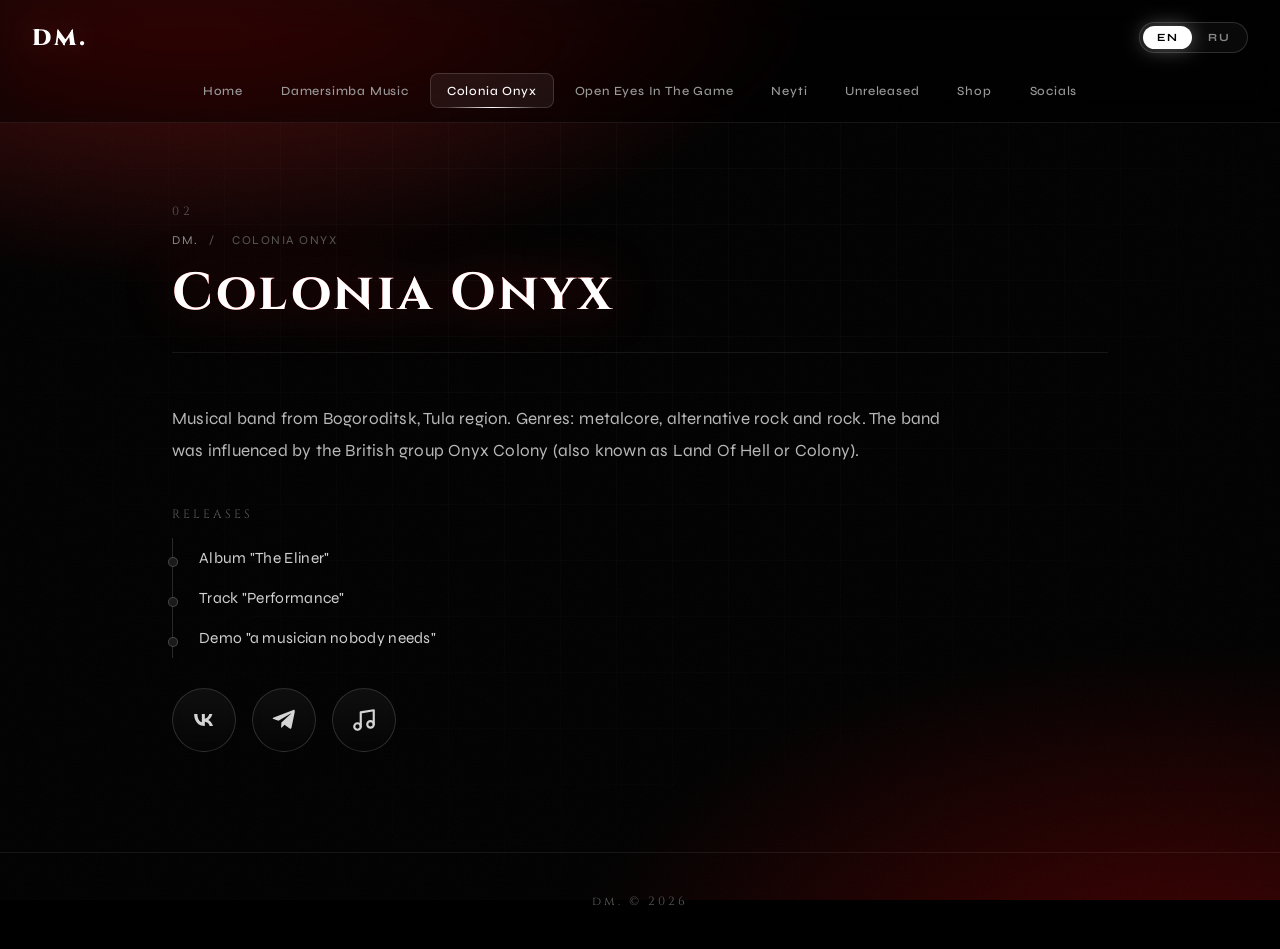
==== commit 1f6b92f1: "Update index.html" ====
--- a/colonia-onyx/index.html
+++ b/colonia-onyx/index.html
@@ -4,7 +4,8 @@
 <meta charset="UTF-8">
 <meta name="viewport" content="width=device-width, initial-scale=1.0">
 <title>dm. — Colonia Onyx</title>
-<link rel="icon" type="image/png" href="../images/favicon.png">
+<link rel="icon" type="image/png" sizes="32x32" href="images/favicon-32x32.png">
+<link rel="icon" type="image/png" sizes="16x16" href="images/favicon-16x16.png">
 <link rel="preconnect" href="https://fonts.googleapis.com">
 <link rel="preconnect" href="https://fonts.gstatic.com" crossorigin>
 <link href="https://fonts.googleapis.com/css2?family=Cinzel:wght@400;600;800&family=Syne:wght@400;600;700;800&display=swap" rel="stylesheet">
--- a/style.css
+++ b/style.css
@@ -11,9 +11,9 @@
   --line: rgba(255,255,255,.08);
   --line-strong: rgba(255,255,255,.15);
 
-  --c-dm1: #0a84ff;
-  --c-dm2: #00d1c1;
-  --c-dm3: #00ff9d;
+  --c-dm1: #8b5cf6;
+  --c-dm2: #d946ef;
+  --c-dm3: #ff2d92;
 
   --c-onyx1: #ff2a2a;
   --c-onyx2: #7a0000;
@@ -21,6 +21,8 @@
   --c-neyti1: #ff9a1f;
   --c-neyti2: #ff6a00;
   --c-neyti3: #ffd24a;
+
+  --cursor: url("data:image/svg+xml,%3Csvg xmlns='http://www.w3.org/2000/svg' width='22' height='22' viewBox='0 0 22 22'%3E%3Cdefs%3E%3ClinearGradient id='g' x1='0' y1='0' x2='1' y2='1'%3E%3Cstop offset='0' stop-color='%23d946ef'/%3E%3Cstop offset='0.55' stop-color='%238b5cf6'/%3E%3Cstop offset='1' stop-color='%23000000'/%3E%3C/linearGradient%3E%3C/defs%3E%3Cpath d='M3 2 L3 18 L7.5 13.8 L10.5 20.5 L13.5 19 L10.6 12.6 L16.5 12.6 Z' fill='url(%23g)' stroke='%23f0abfc' stroke-width='1.3' stroke-linejoin='round'/%3E%3C/svg%3E") 3 2, auto;
 }
 
 html { scroll-behavior: smooth; }
@@ -31,6 +33,12 @@
   font-family: 'Syne', sans-serif;
   min-height: 100vh;
   -webkit-font-smoothing: antialiased;
+  cursor: var(--cursor);
+}
+
+a, button, .nav-link, .btn, .icon-btn, .lang-btn, .burger, .shop-cat, .scroll-hint,
+input, textarea, select, label, summary {
+  cursor: var(--cursor);
 }
 
 body {
@@ -38,6 +46,147 @@
   flex-direction: column;
   overflow-x: hidden;
   position: relative;
+}
+
+/* ============================================================
+   ИНДИВИДУАЛЬНЫЕ КУРСОРЫ ДЛЯ ПОДСТРАНИЦ
+   ============================================================ */
+body.page-dm,
+body.page-dm a, body.page-dm button, body.page-dm .nav-link, body.page-dm .btn,
+body.page-dm .icon-btn, body.page-dm .lang-btn, body.page-dm .burger,
+body.page-dm .avatar, body.page-dm .avatar-wrap {
+  cursor: url("data:image/svg+xml,%3Csvg xmlns='http://www.w3.org/2000/svg' width='22' height='22' viewBox='0 0 22 22'%3E%3Cdefs%3E%3ClinearGradient id='g' x1='0' y1='0' x2='1' y2='1'%3E%3Cstop offset='0' stop-color='%23d946ef'/%3E%3Cstop offset='0.55' stop-color='%238b5cf6'/%3E%3Cstop offset='1' stop-color='%23000000'/%3E%3C/linearGradient%3E%3C/defs%3E%3Cpath d='M3 2 L3 18 L7.5 13.8 L10.5 20.5 L13.5 19 L10.6 12.6 L16.5 12.6 Z' fill='url(%23g)' stroke='%23f0abfc' stroke-width='1.3' stroke-linejoin='round'/%3E%3C/svg%3E") 3 2, auto;
+}
+
+body.page-onyx,
+body.page-onyx a, body.page-onyx button, body.page-onyx .nav-link, body.page-onyx .btn,
+body.page-onyx .icon-btn, body.page-onyx .lang-btn, body.page-onyx .burger,
+body.page-onyx .releases li, body.page-onyx .releases {
+  cursor: url("data:image/svg+xml,%3Csvg xmlns='http://www.w3.org/2000/svg' width='22' height='22' viewBox='0 0 22 22'%3E%3Cdefs%3E%3ClinearGradient id='g' x1='0' y1='0' x2='1' y2='1'%3E%3Cstop offset='0' stop-color='%23ff2a2a'/%3E%3Cstop offset='0.55' stop-color='%235a0000'/%3E%3Cstop offset='1' stop-color='%23000000'/%3E%3C/linearGradient%3E%3C/defs%3E%3Cpath d='M3 2 L3 18 L7.5 13.8 L10.5 20.5 L13.5 19 L10.6 12.6 L16.5 12.6 Z' fill='url(%23g)' stroke='%23ff5a5a' stroke-width='1.3' stroke-linejoin='round'/%3E%3C/svg%3E") 3 2, auto;
+}
+
+body.page-neyti,
+body.page-neyti a, body.page-neyti button, body.page-neyti .nav-link, body.page-neyti .btn,
+body.page-neyti .icon-btn, body.page-neyti .lang-btn, body.page-neyti .burger,
+body.page-neyti .avatar-wrap, body.page-neyti .avatar {
+  cursor: url("data:image/svg+xml,%3Csvg xmlns='http://www.w3.org/2000/svg' width='22' height='22' viewBox='0 0 22 22'%3E%3Cdefs%3E%3ClinearGradient id='g' x1='0' y1='0' x2='1' y2='1'%3E%3Cstop offset='0' stop-color='%23ffd24a'/%3E%3Cstop offset='0.55' stop-color='%23ff6a00'/%3E%3Cstop offset='1' stop-color='%23000000'/%3E%3C/linearGradient%3E%3C/defs%3E%3Cpath d='M3 2 L3 18 L7.5 13.8 L10.5 20.5 L13.5 19 L10.6 12.6 L16.5 12.6 Z' fill='url(%23g)' stroke='%23ffd88a' stroke-width='1.3' stroke-linejoin='round'/%3E%3C/svg%3E") 3 2, auto;
+}
+
+/* ============================================================
+   ПРЕЛОАДЕР — общий каркас
+   ============================================================ */
+#preloader {
+  position: fixed;
+  inset: 0;
+  z-index: 9999;
+  background: #000;
+  display: flex;
+  align-items: center;
+  justify-content: center;
+  transition: opacity .6s ease, visibility .6s ease;
+}
+#preloader.hidden {
+  opacity: 0;
+  visibility: hidden;
+  pointer-events: none;
+}
+.preloader-inner {
+  display: flex;
+  flex-direction: column;
+  align-items: center;
+  gap: 26px;
+  text-align: center;
+}
+.preloader-logo {
+  font-family: 'Cinzel', serif;
+  font-weight: 800;
+  font-size: 46px;
+  letter-spacing: 8px;
+  color: #fff;
+  animation: preloadPulse 1.8s ease-in-out infinite;
+}
+.preloader-bar {
+  width: 220px;
+  height: 1px;
+  background: rgba(255,255,255,.08);
+  position: relative;
+  overflow: hidden;
+}
+.preloader-bar span {
+  position: absolute;
+  inset: 0;
+  transform: translateX(-100%);
+  animation: preloadMove 1.5s ease-in-out infinite;
+}
+.preloader-text {
+  font-family: 'Syne', sans-serif;
+  font-size: 10px;
+  letter-spacing: 8px;
+  text-transform: uppercase;
+  color: #5a5a5a;
+}
+@keyframes preloadPulse {
+  0%, 100% { opacity: 1; }
+  50%      { opacity: .55; }
+}
+@keyframes preloadMove {
+  to { transform: translateX(100%); }
+}
+
+/* ============================================================
+   ЦВЕТ ПРЕЛОАДЕРА ДЛЯ КАЖДОЙ СТРАНИЦЫ
+   ============================================================ */
+
+/* ГЛАВНАЯ / МАГАЗИН / СОЦСЕТИ / НЕВЫПУЩЕННЫЕ — розово-фиолетовый */
+body.page-home .preloader-logo {
+  text-shadow: 0 0 40px rgba(217,70,239,.55);
+}
+body.page-home .preloader-bar span {
+  background: linear-gradient(90deg, transparent 0%, #d946ef 50%, transparent 100%);
+}
+
+/* DAMERSIMBA MUSIC — розово-фиолетовый */
+body.page-dm .preloader-logo {
+  text-shadow: 0 0 40px rgba(217,70,239,.55);
+}
+body.page-dm .preloader-bar span {
+  background: linear-gradient(90deg, transparent 0%, #d946ef 50%, transparent 100%);
+}
+
+/* COLONIA ONYX — красно-тёмный */
+body.page-onyx .preloader-logo {
+  color: #ffb0b0;
+  text-shadow: 0 0 45px rgba(255,42,42,.85);
+}
+body.page-onyx .preloader-bar span {
+  background: linear-gradient(90deg, transparent 0%, #ff2a2a 50%, transparent 100%);
+}
+body.page-onyx .preloader-text {
+  color: #7a2a2a;
+}
+
+/* OPEN EYES — янтарно-золотой */
+body.page-eyes .preloader-logo {
+  color: #ffe0a8;
+  text-shadow: 0 0 45px rgba(255,180,60,.85);
+}
+body.page-eyes .preloader-bar span {
+  background: linear-gradient(90deg, transparent 0%, #ffb43c 50%, transparent 100%);
+}
+body.page-eyes .preloader-text {
+  color: #6a4a1a;
+}
+
+/* NEYTI — оранжево-золотой */
+body.page-neyti .preloader-logo {
+  color: #ffd8a0;
+  text-shadow: 0 0 45px rgba(255,154,31,.9);
+}
+body.page-neyti .preloader-bar span {
+  background: linear-gradient(90deg, transparent 0%, #ff9a1f 50%, transparent 100%);
+}
+body.page-neyti .preloader-text {
+  color: #7a4a10;
 }
 
 /* ============ ФОНОВЫЕ СЛОИ ============ */
@@ -47,7 +196,6 @@
   pointer-events: none;
   z-index: 0;
 }
-
 .bg-grid {
   background-image:
     linear-gradient(rgba(255,255,255,.022) 1px, transparent 1px),
@@ -56,25 +204,23 @@
   mask-image: radial-gradient(ellipse at 50% 30%, #000 20%, transparent 85%);
   -webkit-mask-image: radial-gradient(ellipse at 50% 30%, #000 20%, transparent 85%);
 }
-
 .bg-noise {
   opacity: .035;
   background-image: url("data:image/svg+xml;utf8,<svg xmlns='http://www.w3.org/2000/svg' width='200' height='200'><filter id='n'><feTurbulence type='fractalNoise' baseFrequency='0.9' numOctaves='2' stitchTiles='stitch'/></filter><rect width='100%25' height='100%25' filter='url(%23n)'/></svg>");
 }
-
 .bg-glow { opacity: 0; transition: opacity .8s ease; }
 
 body.page-home  .bg-glow {
   opacity: 1;
   background:
-    radial-gradient(70% 50% at 12% -5%, rgba(0,209,193,.14), transparent 65%),
-    radial-gradient(65% 50% at 88% 105%, rgba(255,42,42,.10), transparent 65%);
+    radial-gradient(70% 50% at 12% -5%, rgba(217,70,239,.14), transparent 65%),
+    radial-gradient(65% 50% at 88% 105%, rgba(139,92,246,.12), transparent 65%);
 }
 body.page-dm    .bg-glow {
   opacity: 1;
   background:
-    radial-gradient(80% 65% at 15% -10%, rgba(0,209,193,.40), transparent 65%),
-    radial-gradient(75% 60% at 92% 110%, rgba(10,132,255,.32), transparent 65%);
+    radial-gradient(80% 65% at 15% -10%, rgba(139,92,246,.42), transparent 65%),
+    radial-gradient(75% 60% at 92% 110%, rgba(217,70,239,.38), transparent 65%);
 }
 body.page-onyx  .bg-glow {
   opacity: 1;
@@ -106,7 +252,6 @@
   border-bottom: 1px solid var(--line);
   padding: 16px 32px 0;
 }
-
 .header-top {
   display: flex;
   align-items: center;
@@ -114,7 +259,6 @@
   max-width: 1280px;
   margin: 0 auto;
 }
-
 .logo {
   font-family: 'Cinzel', serif;
   font-weight: 800;
@@ -126,7 +270,7 @@
   transition: transform .3s ease;
   text-shadow: 0 0 30px rgba(255,255,255,.15);
 }
-.logo:hover { transform: translateY(-1px); text-shadow: 0 0 40px rgba(255,255,255,.4); }
+.logo:hover { transform: translateY(-1px); text-shadow: 0 0 40px rgba(217,70,239,.5); }
 
 .header-actions { display: flex; align-items: center; gap: 12px; }
 
@@ -138,7 +282,6 @@
   border-radius: 100px;
   background: rgba(255,255,255,.03);
 }
-
 .lang-btn {
   background: transparent;
   border: none;
@@ -148,7 +291,6 @@
   font-weight: 700;
   letter-spacing: 1.5px;
   padding: 6px 14px;
-  cursor: pointer;
   border-radius: 100px;
   transition: all .25s;
   line-height: 1;
@@ -167,7 +309,6 @@
   border-radius: 10px;
   border: 1px solid var(--line-strong);
   background: transparent;
-  cursor: pointer;
   position: relative;
 }
 .burger span {
@@ -196,7 +337,6 @@
   margin: 14px auto 0;
   padding-bottom: 14px;
 }
-
 .nav-link {
   position: relative;
   padding: 9px 16px;
@@ -210,13 +350,11 @@
   transition: all .3s;
   border: 1px solid transparent;
 }
-
 .nav-link:hover {
   color: #fff;
   background: rgba(255,255,255,.04);
   border-color: var(--line-strong);
 }
-
 .nav-link.active {
   color: #fff;
   background: rgba(255,255,255,.06);
@@ -229,11 +367,10 @@
   height: 1px;
   background: linear-gradient(90deg, transparent, #fff, transparent);
 }
-
 .nav-link.dm:hover {
   background: linear-gradient(135deg, var(--c-dm1), var(--c-dm2), var(--c-dm3));
-  color: #00161a; font-weight: 700; border-color: transparent;
-  box-shadow: 0 0 26px rgba(0,200,180,.5);
+  color: #fff; font-weight: 700; border-color: transparent;
+  box-shadow: 0 0 26px rgba(217,70,239,.6), 0 0 46px rgba(139,92,246,.35);
 }
 .nav-link.onyx:hover {
   background: linear-gradient(135deg, var(--c-onyx1), var(--c-onyx2), #000);
@@ -256,18 +393,16 @@
   align-items: center;
   justify-content: center;
   position: relative;
-  padding: 80px 32px 120px;
+  padding: 80px 32px;
   overflow: hidden;
 }
-
 .hero::before {
   content: "";
   position: absolute;
   inset: 0;
-  background: radial-gradient(ellipse at 50% 40%, rgba(0,209,193,.10), transparent 60%);
+  background: radial-gradient(ellipse at 50% 40%, rgba(217,70,239,.14), transparent 60%);
   pointer-events: none;
 }
-
 .hero-inner {
   position: relative;
   text-align: center;
@@ -275,12 +410,10 @@
   max-width: 1100px;
   animation: heroIn 1.1s cubic-bezier(.2,.7,.2,1) both;
 }
-
 @keyframes heroIn {
   from { opacity: 0; transform: translateY(40px); filter: blur(10px); }
   to   { opacity: 1; transform: translateY(0); filter: blur(0); }
 }
-
 .hero-eyebrow {
   display: inline-block;
   font-size: 10.5px;
@@ -295,7 +428,6 @@
   backdrop-filter: blur(10px);
   -webkit-backdrop-filter: blur(10px);
 }
-
 .hero-title {
   font-family: 'Cinzel', serif;
   font-weight: 800;
@@ -306,7 +438,6 @@
   align-items: center;
   gap: 4px;
 }
-
 .hero-title .line1 {
   font-size: clamp(48px, 11vw, 130px);
   letter-spacing: .06em;
@@ -314,9 +445,8 @@
   -webkit-background-clip: text;
   background-clip: text;
   color: transparent;
-  text-shadow: 0 0 100px rgba(255,255,255,.10);
-}
-
+  text-shadow: 0 0 100px rgba(217,70,239,.15);
+}
 .hero-title .line2 {
   font-size: clamp(18px, 2.4vw, 32px);
   letter-spacing: .8em;
@@ -324,7 +454,6 @@
   color: #5a5a5a;
   text-transform: uppercase;
 }
-
 .hero-sub {
   font-size: 16px;
   color: #b8b8b8;
@@ -334,38 +463,7 @@
   line-height: 1.7;
 }
 
-.scroll-hint {
-  position: absolute;
-  bottom: 32px;
-  left: 50%;
-  transform: translateX(-50%);
-  display: flex;
-  flex-direction: column;
-  align-items: center;
-  gap: 10px;
-  color: #5a5a5a;
-  text-decoration: none;
-  font-size: 10px;
-  letter-spacing: 4px;
-  text-transform: uppercase;
-  animation: float 2.5s ease-in-out infinite;
-  transition: color .3s;
-}
-.scroll-hint:hover { color: #fff; }
-.scroll-hint svg { width: 20px; height: 20px; }
-
-@keyframes float {
-  0%, 100% { transform: translate(-50%, 0); }
-  50% { transform: translate(-50%, 8px); }
-}
-
 /* ============ СЕКЦИИ ============ */
-.projects {
-  max-width: 1280px;
-  margin: 0 auto;
-  padding: 100px 32px 120px;
-}
-
 .section-head {
   display: flex;
   align-items: baseline;
@@ -374,13 +472,11 @@
   padding-bottom: 20px;
   border-bottom: 1px solid var(--line);
 }
-
 .section-head.small {
   border-bottom: none;
   margin: 40px 0 16px;
   padding-bottom: 0;
 }
-
 .section-num {
   font-family: 'Cinzel', serif;
   font-size: 12px;
@@ -388,7 +484,6 @@
   color: #5a5a5a;
   text-transform: uppercase;
 }
-
 .section-head h2 {
   font-family: 'Cinzel', serif;
   font-size: 28px;
@@ -397,125 +492,7 @@
   color: #fff;
 }
 
-/* ============ PROJECT CARDS ============ */
-.project-grid {
-  display: grid;
-  grid-template-columns: repeat(auto-fit, minmax(260px, 1fr));
-  gap: 20px;
-}
-
-.project-card {
-  position: relative;
-  background: linear-gradient(180deg, rgba(18,18,18,.85), rgba(6,6,6,.95));
-  border: 1px solid var(--line);
-  border-radius: 16px;
-  overflow: hidden;
-  text-decoration: none;
-  color: inherit;
-  transition: transform .4s cubic-bezier(.2,.7,.2,1), border-color .35s, box-shadow .4s;
-}
-
-.project-card:hover {
-  transform: translateY(-6px);
-  border-color: var(--line-strong);
-  box-shadow: 0 24px 60px rgba(0,0,0,.7);
-}
-
-.project-img {
-  height: 200px;
-  background-size: 60% auto;
-  background-position: center;
-  background-repeat: no-repeat;
-  background-color: #050505;
-  position: relative;
-  transition: transform .5s ease;
-  overflow: hidden;
-}
-.project-img::after {
-  content: "";
-  position: absolute;
-  inset: 0;
-  background: linear-gradient(180deg, transparent 40%, rgba(0,0,0,.85));
-}
-.project-card:hover .project-img { transform: scale(1.03); }
-
-.project-img-dark {
-  display: flex;
-  align-items: center;
-  justify-content: center;
-  background: radial-gradient(circle at 30% 30%, #2a0000, #050505 70%);
-}
-.project-img-text {
-  font-family: 'Cinzel', serif;
-  font-size: 34px;
-  font-weight: 800;
-  letter-spacing: 4px;
-  line-height: 1.1;
-  background: linear-gradient(180deg, #ff2a2a, #5a0000);
-  -webkit-background-clip: text;
-  background-clip: text;
-  color: transparent;
-  text-align: center;
-  z-index: 1;
-  filter: drop-shadow(0 0 22px rgba(255,20,20,.5));
-}
-
-.project-body {
-  padding: 22px 22px 24px;
-  position: relative;
-}
-
-.project-tag {
-  display: inline-block;
-  font-family: 'Syne', sans-serif;
-  font-size: 9.5px;
-  font-weight: 700;
-  letter-spacing: 2.5px;
-  text-transform: uppercase;
-  padding: 5px 11px;
-  border-radius: 100px;
-  border: 1px solid var(--line-strong);
-  background: rgba(255,255,255,.03);
-  color: #b8b8b8;
-  margin-bottom: 12px;
-  line-height: 1;
-}
-
-.tag-dm    { color: #00d1c1; border-color: rgba(0,209,193,.4); background: rgba(0,209,193,.08); }
-.tag-onyx  { color: #ff5a5a; border-color: rgba(255,90,90,.4);  background: rgba(255,90,90,.08); }
-.tag-eyes  { color: #ffb84a; border-color: rgba(255,184,74,.4); background: rgba(255,184,74,.08); }
-.tag-neyti { color: #ff9a1f; border-color: rgba(255,154,31,.4); background: rgba(255,154,31,.08); }
-
-.project-body h3 {
-  font-family: 'Cinzel', serif;
-  font-size: 20px;
-  font-weight: 600;
-  letter-spacing: 1.5px;
-  color: #fff;
-  margin-bottom: 8px;
-}
-
-.project-body p {
-  font-size: 13.5px;
-  color: #8a8a8a;
-  line-height: 1.55;
-  letter-spacing: .3px;
-}
-
-.project-arrow {
-  position: absolute;
-  right: 22px;
-  bottom: 22px;
-  font-size: 22px;
-  color: #444;
-  transition: color .3s, transform .3s;
-}
-.project-card:hover .project-arrow {
-  color: #fff;
-  transform: translateX(6px);
-}
-
-/* ============ PAGE CONTENT (подстраницы) ============ */
+/* ============ PAGE CONTENT ============ */
 .page-content {
   max-width: 1000px;
   margin: 0 auto;
@@ -530,7 +507,6 @@
   position: relative;
 }
 .page-head.center { text-align: center; border-bottom: none; padding-bottom: 0; }
-
 .page-num {
   font-family: 'Cinzel', serif;
   font-size: 12px;
@@ -539,7 +515,6 @@
   display: block;
   margin-bottom: 14px;
 }
-
 .page-crumb {
   font-size: 12px;
   letter-spacing: 1.5px;
@@ -560,7 +535,6 @@
   line-height: 1.1;
   margin: 0;
 }
-
 .page-head.center h1 {
   font-size: 46px;
   margin-top: 12px;
@@ -568,15 +542,13 @@
 
 .title-red {
   background: linear-gradient(90deg, #ff4a4a, #7a0000);
-  -webkit-background-clip: text;
-  background-clip: text;
+  -webkit-background-clip: text; background-clip: text;
   color: transparent;
   filter: drop-shadow(0 0 26px rgba(255,20,20,.35));
 }
 .title-orange {
   background: linear-gradient(90deg, #ffd24a, #ff9a1f, #ff5a00);
-  -webkit-background-clip: text;
-  background-clip: text;
+  -webkit-background-clip: text; background-clip: text;
   color: transparent;
   filter: drop-shadow(0 0 28px rgba(255,140,20,.45));
 }
@@ -608,7 +580,6 @@
   height: 200px;
   margin: 0 auto;
 }
-
 .avatar {
   position: relative;
   width: 100%;
@@ -623,14 +594,13 @@
 }
 .avatar-wrap:hover .avatar { transform: scale(1.04); }
 .avatar-neyti { border-color: rgba(255,154,31,.35); }
-
 .avatar-ring {
   position: absolute;
   inset: -18px;
   border-radius: 50%;
   background: conic-gradient(from 0deg, var(--c-dm1), var(--c-dm2), var(--c-dm3), var(--c-dm1));
   filter: blur(24px);
-  opacity: .55;
+  opacity: .65;
   animation: spin 10s linear infinite;
   z-index: 1;
 }
@@ -645,12 +615,12 @@
   max-width: 460px;
   width: 85%;
   margin: 0 auto 34px;
-  filter: drop-shadow(0 0 40px rgba(255,255,255,.15));
+  filter: drop-shadow(0 0 40px rgba(217,70,239,.25));
   transition: transform .5s ease, filter .5s ease;
 }
 .big-logo:hover {
   transform: scale(1.03);
-  filter: drop-shadow(0 0 60px rgba(255,200,90,.35));
+  filter: drop-shadow(0 0 60px rgba(217,70,239,.5));
 }
 
 /* ============ ICON BUTTONS ============ */
@@ -687,11 +657,10 @@
   box-shadow: 0 20px 45px rgba(0,0,0,.75);
 }
 .icon-btn:hover svg { transform: scale(1.12) rotate(-4deg); }
-
 .icon-dm:hover {
   background: linear-gradient(135deg, var(--c-dm1), var(--c-dm2), var(--c-dm3));
-  color: #00161a; border-color: transparent;
-  box-shadow: 0 18px 42px rgba(0,200,180,.5), 0 0 30px rgba(0,200,180,.45);
+  color: #fff; border-color: transparent;
+  box-shadow: 0 18px 42px rgba(217,70,239,.6), 0 0 30px rgba(139,92,246,.5);
 }
 .icon-onyx:hover {
   background: linear-gradient(135deg, var(--c-onyx1), var(--c-onyx2), #000);
@@ -729,7 +698,6 @@
   background: linear-gradient(180deg, rgba(255,255,255,.10), rgba(255,255,255,.03));
   box-shadow: 0 16px 38px rgba(0,0,0,.7);
 }
-
 .big-btn {
   padding: 20px 44px;
   font-size: 15px;
@@ -768,8 +736,7 @@
   position: absolute;
   left: -31px;
   top: 19px;
-  width: 8px;
-  height: 8px;
+  width: 8px; height: 8px;
   border-radius: 50%;
   background: #1a1a1a;
   border: 1px solid rgba(255,255,255,.2);
@@ -827,7 +794,7 @@
 .tracklist li a:hover {
   color: var(--c-dm2);
   border-color: var(--c-dm2);
-  text-shadow: 0 0 18px rgba(0,209,193,.75);
+  text-shadow: 0 0 18px rgba(217,70,239,.85);
 }
 .tracklist li.disabled { color: #4d4d4d; }
 .tracklist li.disabled span {
@@ -873,33 +840,134 @@
   border-top: 1px solid var(--line);
 }
 
-/* ============ SHOP ============ */
-.shop-empty {
-  min-height: calc(100vh - 260px);
-  display: flex;
-  flex-direction: column;
-  align-items: center;
-  justify-content: center;
-  gap: 26px;
-}
-.closed-badge {
+/* ============================================================
+   МАГАЗИН — категории + сообщение
+   ============================================================ */
+.shop-cats {
+  display: grid;
+  grid-template-columns: repeat(auto-fit, minmax(280px, 1fr));
+  gap: 20px;
+  margin-top: 12px;
+}
+.shop-cat {
+  position: relative;
+  text-align: left;
+  padding: 42px 32px;
+  background: linear-gradient(180deg, rgba(20,20,20,.7), rgba(5,5,5,.9));
+  border: 1px solid var(--line);
+  border-radius: 16px;
+  color: inherit;
+  font-family: inherit;
+  transition: all .4s cubic-bezier(.2,.7,.2,1);
+  overflow: hidden;
+}
+.shop-cat::before {
+  content: "";
+  position: absolute;
+  inset: 0;
+  background: radial-gradient(circle at 30% 30%, rgba(217,70,239,.20), transparent 70%);
+  opacity: 0;
+  transition: opacity .4s;
+  pointer-events: none;
+}
+.shop-cat:hover {
+  transform: translateY(-6px);
+  border-color: var(--line-strong);
+  box-shadow: 0 24px 60px rgba(0,0,0,.7);
+}
+.shop-cat:hover::before { opacity: 1; }
+.shop-cat.active {
+  border-color: rgba(217,70,239,.55);
+  box-shadow: 0 24px 60px rgba(0,0,0,.7), 0 0 30px rgba(217,70,239,.3);
+}
+.shop-cat-num {
+  display: block;
+  font-family: 'Cinzel', serif;
+  font-size: 11px;
+  letter-spacing: 4px;
+  color: #5a5a5a;
+  margin-bottom: 22px;
+}
+.shop-cat h2 {
+  font-family: 'Cinzel', serif;
+  font-size: 26px;
+  font-weight: 600;
+  letter-spacing: 2px;
+  color: #fff;
+  margin-bottom: 10px;
+}
+.shop-cat p {
+  font-size: 12.5px;
+  color: #8a8a8a;
+  letter-spacing: 1.2px;
+  text-transform: uppercase;
+}
+.shop-cat-arrow {
+  position: absolute;
+  right: 32px;
+  top: 50%;
+  transform: translateY(-50%);
+  font-size: 24px;
+  color: #444;
+  transition: all .4s;
+}
+.shop-cat:hover .shop-cat-arrow {
+  color: #fff;
+  transform: translate(6px, -50%);
+}
+
+.shop-message {
+  margin-top: 0;
+  max-height: 0;
+  overflow: hidden;
+  opacity: 0;
+  transition: max-height .6s cubic-bezier(.2,.7,.2,1), opacity .5s ease, margin-top .5s ease;
+  text-align: center;
+}
+.shop-message.visible {
+  max-height: 500px;
+  opacity: 1;
+  margin-top: 40px;
+}
+.shop-message-inner {
+  padding: 70px 30px;
+  background: linear-gradient(180deg, rgba(16,8,20,.85), rgba(10,4,14,.95));
+  border: 1px solid rgba(217,70,239,.25);
+  border-radius: 16px;
+  position: relative;
+  overflow: hidden;
+}
+.shop-message-inner::before {
+  content: "";
+  position: absolute;
+  inset: 0;
+  background: radial-gradient(circle at 50% 50%, rgba(217,70,239,.16), transparent 70%);
+  pointer-events: none;
+}
+.shop-message-icon {
   display: inline-block;
-  font-size: 10px;
+  font-size: 52px;
+  color: #d946ef;
+  margin-bottom: 22px;
+  animation: spin 8s linear infinite;
+  filter: drop-shadow(0 0 24px rgba(217,70,239,.8));
+  position: relative;
+}
+.shop-message-inner h3 {
+  font-family: 'Cinzel', serif;
+  font-size: 34px;
+  font-weight: 700;
   letter-spacing: 5px;
+  color: #fff;
+  margin-bottom: 14px;
+  position: relative;
+}
+.shop-message-inner p {
+  font-size: 14px;
+  color: #8a8a8a;
+  letter-spacing: 2px;
   text-transform: uppercase;
-  color: #8a8a8a;
-  padding: 8px 18px;
-  border: 1px solid var(--line-strong);
-  border-radius: 100px;
-  background: rgba(255,255,255,.02);
-}
-.closed-title {
-  font-family: 'Cinzel', serif;
-  font-size: 32px;
-  font-weight: 500;
-  letter-spacing: 5px;
-  color: #6a6a6a;
-  line-height: 1.3;
+  position: relative;
 }
 
 /* ============ SOCIALS ============ */
@@ -924,7 +992,7 @@
   margin: 0 auto;
   padding: 40px 32px;
   display: flex;
-  justify-content: space-between;
+  justify-content: center;
   align-items: center;
   color: #5a5a5a;
   font-size: 12px;
@@ -933,17 +1001,6 @@
   border-top: 1px solid var(--line);
   width: 100%;
 }
-.footer-links { display: flex; gap: 24px; }
-.footer-links a {
-  color: #8a8a8a;
-  text-decoration: none;
-  font-family: 'Syne', sans-serif;
-  font-size: 11px;
-  letter-spacing: 2.5px;
-  text-transform: uppercase;
-  transition: color .3s;
-}
-.footer-links a:hover { color: #fff; }
 
 /* ============ SCROLLBAR ============ */
 ::-webkit-scrollbar { width: 8px; }
@@ -954,7 +1011,6 @@
 /* ============ ПЛАНШЕТ ============ */
 @media (max-width: 1000px) {
   header { padding: 14px 22px 0; }
-  .projects { padding: 80px 22px 100px; }
   .page-content { padding: 60px 22px 80px; }
   .page-head h1 { font-size: 42px; }
   .hero-title .line1 { font-size: clamp(40px, 9vw, 90px); }
@@ -971,8 +1027,7 @@
 
   .menu {
     position: absolute;
-    top: 100%;
-    left: 0; right: 0;
+    top: 100%; left: 0; right: 0;
     flex-direction: column;
     flex-wrap: nowrap;
     gap: 0;
@@ -1014,15 +1069,11 @@
     border-color: rgba(255,255,255,.04);
   }
 
-  .hero { padding: 60px 18px 90px; min-height: calc(100vh - 100px); }
+  .hero { padding: 60px 18px; min-height: calc(100vh - 100px); }
   .hero-eyebrow { font-size: 9px; letter-spacing: 4px; padding: 6px 14px; margin-bottom: 22px; }
   .hero-sub { font-size: 13.5px; letter-spacing: 1px; padding: 0 8px; }
 
-  .projects { padding: 60px 18px; }
   .section-head h2 { font-size: 22px; letter-spacing: 2px; }
-  .project-grid { gap: 16px; }
-  .project-body { padding: 18px; }
-  .project-body h3 { font-size: 17px; }
 
   .page-content { padding: 44px 18px 60px; }
   .page-head { margin-bottom: 34px; padding-bottom: 22px; }
@@ -1053,12 +1104,17 @@
   .grid { grid-template-columns: 1fr; gap: 18px; }
   .grid-links { grid-template-columns: 1fr; gap: 11px; }
 
-  .closed-title { font-size: 22px; letter-spacing: 3px; }
-
-  footer { flex-direction: column; gap: 16px; text-align: center; padding: 30px 18px; }
-  .footer-links { gap: 18px; }
-}
-
+  .shop-cat { padding: 32px 24px; }
+  .shop-cat h2 { font-size: 22px; }
+  .shop-cat-arrow { right: 24px; }
+  .shop-message-inner { padding: 50px 24px; }
+  .shop-message-inner h3 { font-size: 24px; letter-spacing: 3px; }
+  .shop-message-icon { font-size: 40px; }
+
+  footer { padding: 30px 18px; text-align: center; }
+}
+
+/* ============ МАЛЕНЬКИЕ ТЕЛЕФОНЫ ============ */
 @media (max-width: 420px) {
   header { padding: 10px 12px 0; }
   .logo { font-size: 20px; }
@@ -1073,12 +1129,8 @@
 
   .nav-link { padding: 13px 18px; font-size: 13px; }
 
-  .hero { padding: 40px 16px 80px; }
+  .hero { padding: 40px 16px; }
   .hero-title .line2 { letter-spacing: .5em; padding-left: .5em; font-size: 14px; }
-
-  .projects { padding: 44px 16px; }
-  .section-head { gap: 12px; margin-bottom: 30px; }
-  .section-head h2 { font-size: 18px; }
 
   .page-content { padding: 32px 16px 50px; }
   .page-head h1 { font-size: 24px; }
@@ -1086,4 +1138,10 @@
 
   .icon-btn { width: 50px; height: 50px; }
   .icon-btn svg { width: 21px; height: 21px; }
-}+
+  .shop-cat { padding: 26px 20px; }
+  .shop-cat h2 { font-size: 20px; }
+  .shop-cat-arrow { display: none; }
+  .shop-message-inner { padding: 40px 18px; }
+  .shop-message-inner h3 { font-size: 20px; letter-spacing: 2px; }
+}
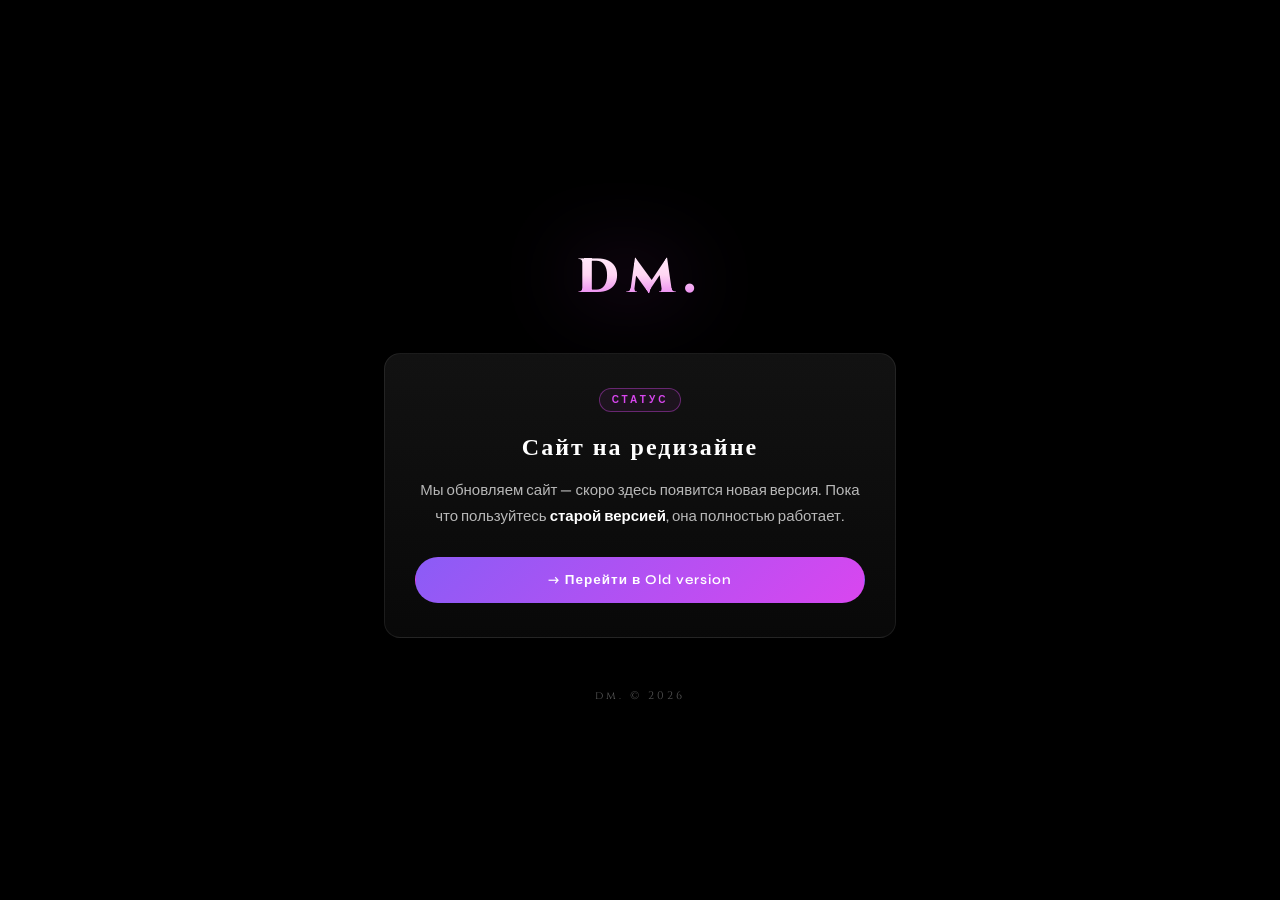
==== commit 5d528b0d: "Update index.html" ====
--- a/colonia-onyx/index.html
+++ b/colonia-onyx/index.html
@@ -1,78 +1,38 @@
 <!DOCTYPE html>
-<html lang="en">
+<html lang="ru">
 <head>
 <meta charset="UTF-8">
 <meta name="viewport" content="width=device-width, initial-scale=1.0">
-<title>dm. — Colonia Onyx</title>
-<link rel="icon" type="image/png" sizes="32x32" href="images/favicon-32x32.png">
-<link rel="icon" type="image/png" sizes="16x16" href="images/favicon-16x16.png">
+<title>dm. — на редизайне</title>
+<link rel="icon" type="image/png" sizes="32x32" href="../images/favicon-32x32.png">
+<link rel="icon" type="image/png" sizes="16x16" href="../images/favicon-16x16.png">
 <link rel="preconnect" href="https://fonts.googleapis.com">
 <link rel="preconnect" href="https://fonts.gstatic.com" crossorigin>
-<link href="https://fonts.googleapis.com/css2?family=Cinzel:wght@400;600;800&family=Syne:wght@400;600;700;800&display=swap" rel="stylesheet">
-<style>#preloader{position:fixed;inset:0;background:#000;z-index:9999;display:flex;align-items:center;justify-content:center;opacity:1;transition:opacity .6s ease,visibility .6s ease}#preloader.hidden{opacity:0;visibility:hidden;pointer-events:none}</style>
+<link href="https://fonts.googleapis.com/css2?family=Cinzel:wght@400;600;800&family=Syne:wght@400;600;700&display=swap" rel="stylesheet">
 <link rel="stylesheet" href="../style.css">
 </head>
-<body class="page-onyx" data-page="onyx">
+<body class="page-home">
 
-<div id="preloader"><div class="preloader-inner"><div class="preloader-logo">dm.</div><div class="preloader-bar"><span></span></div><div class="preloader-text">loading</div></div></div>
+<main class="wrap">
+  <h1 class="logo">dm.</h1>
 
-<div class="bg-grid"></div><div class="bg-glow"></div><div class="bg-noise"></div>
+  <div class="box">
+    <div class="box-tag">статус</div>
+    <h2>Сайт на редизайне</h2>
+    <p>
+      Мы обновляем сайт — скоро здесь появится новая версия.
+      Пока что пользуйтесь <b>старой версией</b>, она полностью работает.
+    </p>
 
-<header>
-  <div class="header-top">
-    <a class="logo" href="../">dm.</a>
-    <div class="header-actions">
-      <div class="lang-switch">
-        <button class="lang-btn active" data-lang="en">EN</button>
-        <button class="lang-btn" data-lang="ru">RU</button>
-      </div>
-      <button class="burger" id="burgerBtn" aria-expanded="false"><span></span><span></span><span></span></button>
+    <div class="actions">
+      <a class="btn" href="../old/">→ Перейти в Old version</a>
     </div>
   </div>
-  <nav class="menu" id="mainMenu">
-    <a class="nav-link" href="../" data-i18n="nav_home">Home</a>
-    <a class="nav-link dm" href="../dm-music/" data-i18n="nav_dm">Damersimba Music</a>
-    <a class="nav-link onyx active" href="../colonia-onyx/" data-i18n="nav_onyx">Colonia Onyx</a>
-    <a class="nav-link" href="../open-eyes/" data-i18n="nav_eyes">Open Eyes In The Game</a>
-    <a class="nav-link neyti" href="../neyti/" data-i18n="nav_neyti">Neyti</a>
-    <a class="nav-link" href="../unreleased/" data-i18n="nav_unreleased">Unreleased</a>
-    <a class="nav-link" href="../shop/" data-i18n="nav_shop">Shop</a>
-    <a class="nav-link" href="../socials/" data-i18n="nav_socials">Socials</a>
-  </nav>
-</header>
 
-<main>
-  <section class="page-content">
-    <div class="page-head">
-      <span class="page-num">02</span>
-      <div class="page-crumb"><a href="../">dm.</a> <span>/</span> <span>Colonia Onyx</span></div>
-      <h1 class="title-red">Colonia Onyx</h1>
-    </div>
-
-    <p class="lead" data-i18n="onyx_desc">Musical band from Bogoroditsk, Tula region. Genres: metalcore, alternative rock and rock. The band was influenced by the British group Onyx Colony (also known as Land Of Hell or Colony).</p>
-
-    <div class="section-head small"><span class="section-num" data-i18n="onyx_releases">Releases</span></div>
-    <ul class="releases">
-      <li data-i18n="onyx_release1">Album "The Eliner"</li>
-      <li data-i18n="onyx_release2">Track "Performance"</li>
-      <li data-i18n="onyx_release3">Demo "a musician nobody needs"</li>
-    </ul>
-
-    <div class="icon-links">
-      <a class="icon-btn icon-onyx" href="https://vk.ru/coloni_metalcore" target="_blank" rel="noopener" title="VK">
-        <svg viewBox="0 0 24 24" fill="currentColor"><path d="M12.8 17.5c-6.1 0-9.8-4.2-9.9-11.1h3c.1 5.1 2.3 7.2 4.1 7.7V6.4h2.8v4.4c1.7-.2 3.5-2.2 4.1-4.4h2.8c-.5 2.7-2.4 4.7-3.7 5.5 1.3.6 3.5 2.4 4.3 5.6h-3.1c-.6-2-2.2-3.6-4.4-3.8v3.8h-.3Z"/></svg>
-      </a>
-      <a class="icon-btn icon-onyx" href="https://t.me/colonia_metalcore" target="_blank" rel="noopener" title="Telegram">
-        <svg viewBox="0 0 24 24" fill="currentColor"><path d="M21.94 4.6 18.9 19.1c-.23 1.02-.84 1.27-1.7.79l-4.7-3.46-2.27 2.18c-.25.25-.46.46-.95.46l.34-4.82 8.78-7.93c.38-.34-.08-.53-.6-.19L6.94 12.6 2.3 11.15c-1-.32-1.02-1 .21-1.49l18.1-6.98c.84-.31 1.57.19 1.33 1.92Z"/></svg>
-      </a>
-      <a class="icon-btn icon-onyx" href="https://4beat.ru/colonia_metalcore" target="_blank" rel="noopener" title="4beat">
-        <svg viewBox="0 0 24 24" fill="none" stroke="currentColor" stroke-width="2" stroke-linecap="round" stroke-linejoin="round"><path d="M9 18V5l12-2v13"/><circle cx="6" cy="18" r="3"/><circle cx="18" cy="16" r="3"/></svg>
-      </a>
-    </div>
-  </section>
+  <div class="footer">
+    dm. © 2026
+  </div>
 </main>
 
-<footer><span>dm. © 2026</span></footer>
-<script src="../script.js"></script>
 </body>
 </html>
--- a/style.css
+++ b/style.css
@@ -1,1147 +1,156 @@
 /* ============================================================
-   dm. — music portfolio · 2026
+   dm. — заглушка "сайт на редизайне"
    ============================================================ */
 
 * { margin: 0; padding: 0; box-sizing: border-box; }
 
 :root {
-  --text: #eee;
+  --bg: #000;
+  --text: #eaeaea;
   --muted: #8a8a8a;
-  --dim: #555;
   --line: rgba(255,255,255,.08);
-  --line-strong: rgba(255,255,255,.15);
-
-  --c-dm1: #8b5cf6;
-  --c-dm2: #d946ef;
-  --c-dm3: #ff2d92;
-
-  --c-onyx1: #ff2a2a;
-  --c-onyx2: #7a0000;
-
-  --c-neyti1: #ff9a1f;
-  --c-neyti2: #ff6a00;
-  --c-neyti3: #ffd24a;
-
-  --cursor: url("data:image/svg+xml,%3Csvg xmlns='http://www.w3.org/2000/svg' width='22' height='22' viewBox='0 0 22 22'%3E%3Cdefs%3E%3ClinearGradient id='g' x1='0' y1='0' x2='1' y2='1'%3E%3Cstop offset='0' stop-color='%23d946ef'/%3E%3Cstop offset='0.55' stop-color='%238b5cf6'/%3E%3Cstop offset='1' stop-color='%23000000'/%3E%3C/linearGradient%3E%3C/defs%3E%3Cpath d='M3 2 L3 18 L7.5 13.8 L10.5 20.5 L13.5 19 L10.6 12.6 L16.5 12.6 Z' fill='url(%23g)' stroke='%23f0abfc' stroke-width='1.3' stroke-linejoin='round'/%3E%3C/svg%3E") 3 2, auto;
+  --accent: #d946ef;
+  --accent-2: #8b5cf6;
 }
 
-html { scroll-behavior: smooth; }
-
 html, body {
-  background: #000;
+  background: var(--bg);
   color: var(--text);
-  font-family: 'Syne', sans-serif;
+  font-family: 'Syne', -apple-system, BlinkMacSystemFont, "Segoe UI", Roboto, Arial, sans-serif;
   min-height: 100vh;
   -webkit-font-smoothing: antialiased;
-  cursor: var(--cursor);
 }
 
-a, button, .nav-link, .btn, .icon-btn, .lang-btn, .burger, .shop-cat, .scroll-hint,
-input, textarea, select, label, summary {
-  cursor: var(--cursor);
+.wrap {
+  max-width: 560px;
+  margin: 0 auto;
+  padding: 80px 24px 40px;
+  min-height: 100vh;
+  display: flex;
+  flex-direction: column;
+  justify-content: center;
+  align-items: center;
+  text-align: center;
 }
 
-body {
-  display: flex;
-  flex-direction: column;
-  overflow-x: hidden;
+/* Логотип */
+.logo {
+  font-family: 'Cinzel', serif;
+  font-weight: 800;
+  font-size: 56px;
+  letter-spacing: 8px;
+  color: #fff;
+  margin-bottom: 40px;
+  background: linear-gradient(180deg, #ffffff 0%, #ffd6f3 50%, #d946ef 100%);
+  -webkit-background-clip: text;
+  background-clip: text;
+  color: transparent;
+  filter: drop-shadow(0 0 40px rgba(217,70,239,.4));
+}
+
+/* Карточка */
+.box {
+  background: linear-gradient(180deg, rgba(30,30,30,.6), rgba(10,10,10,.85));
+  border: 1px solid var(--line);
+  border-radius: 16px;
+  padding: 34px 30px;
+  width: 100%;
   position: relative;
 }
 
-/* ============================================================
-   ИНДИВИДУАЛЬНЫЕ КУРСОРЫ ДЛЯ ПОДСТРАНИЦ
-   ============================================================ */
-body.page-dm,
-body.page-dm a, body.page-dm button, body.page-dm .nav-link, body.page-dm .btn,
-body.page-dm .icon-btn, body.page-dm .lang-btn, body.page-dm .burger,
-body.page-dm .avatar, body.page-dm .avatar-wrap {
-  cursor: url("data:image/svg+xml,%3Csvg xmlns='http://www.w3.org/2000/svg' width='22' height='22' viewBox='0 0 22 22'%3E%3Cdefs%3E%3ClinearGradient id='g' x1='0' y1='0' x2='1' y2='1'%3E%3Cstop offset='0' stop-color='%23d946ef'/%3E%3Cstop offset='0.55' stop-color='%238b5cf6'/%3E%3Cstop offset='1' stop-color='%23000000'/%3E%3C/linearGradient%3E%3C/defs%3E%3Cpath d='M3 2 L3 18 L7.5 13.8 L10.5 20.5 L13.5 19 L10.6 12.6 L16.5 12.6 Z' fill='url(%23g)' stroke='%23f0abfc' stroke-width='1.3' stroke-linejoin='round'/%3E%3C/svg%3E") 3 2, auto;
+.box-tag {
+  display: inline-block;
+  font-size: 10px;
+  font-weight: 700;
+  letter-spacing: 3px;
+  text-transform: uppercase;
+  color: var(--accent);
+  padding: 5px 12px;
+  border: 1px solid rgba(217,70,239,.4);
+  border-radius: 100px;
+  margin-bottom: 20px;
+  background: rgba(217,70,239,.06);
 }
 
-body.page-onyx,
-body.page-onyx a, body.page-onyx button, body.page-onyx .nav-link, body.page-onyx .btn,
-body.page-onyx .icon-btn, body.page-onyx .lang-btn, body.page-onyx .burger,
-body.page-onyx .releases li, body.page-onyx .releases {
-  cursor: url("data:image/svg+xml,%3Csvg xmlns='http://www.w3.org/2000/svg' width='22' height='22' viewBox='0 0 22 22'%3E%3Cdefs%3E%3ClinearGradient id='g' x1='0' y1='0' x2='1' y2='1'%3E%3Cstop offset='0' stop-color='%23ff2a2a'/%3E%3Cstop offset='0.55' stop-color='%235a0000'/%3E%3Cstop offset='1' stop-color='%23000000'/%3E%3C/linearGradient%3E%3C/defs%3E%3Cpath d='M3 2 L3 18 L7.5 13.8 L10.5 20.5 L13.5 19 L10.6 12.6 L16.5 12.6 Z' fill='url(%23g)' stroke='%23ff5a5a' stroke-width='1.3' stroke-linejoin='round'/%3E%3C/svg%3E") 3 2, auto;
-}
-
-body.page-neyti,
-body.page-neyti a, body.page-neyti button, body.page-neyti .nav-link, body.page-neyti .btn,
-body.page-neyti .icon-btn, body.page-neyti .lang-btn, body.page-neyti .burger,
-body.page-neyti .avatar-wrap, body.page-neyti .avatar {
-  cursor: url("data:image/svg+xml,%3Csvg xmlns='http://www.w3.org/2000/svg' width='22' height='22' viewBox='0 0 22 22'%3E%3Cdefs%3E%3ClinearGradient id='g' x1='0' y1='0' x2='1' y2='1'%3E%3Cstop offset='0' stop-color='%23ffd24a'/%3E%3Cstop offset='0.55' stop-color='%23ff6a00'/%3E%3Cstop offset='1' stop-color='%23000000'/%3E%3C/linearGradient%3E%3C/defs%3E%3Cpath d='M3 2 L3 18 L7.5 13.8 L10.5 20.5 L13.5 19 L10.6 12.6 L16.5 12.6 Z' fill='url(%23g)' stroke='%23ffd88a' stroke-width='1.3' stroke-linejoin='round'/%3E%3C/svg%3E") 3 2, auto;
-}
-
-/* ============================================================
-   ПРЕЛОАДЕР — общий каркас
-   ============================================================ */
-#preloader {
-  position: fixed;
-  inset: 0;
-  z-index: 9999;
-  background: #000;
-  display: flex;
-  align-items: center;
-  justify-content: center;
-  transition: opacity .6s ease, visibility .6s ease;
-}
-#preloader.hidden {
-  opacity: 0;
-  visibility: hidden;
-  pointer-events: none;
-}
-.preloader-inner {
-  display: flex;
-  flex-direction: column;
-  align-items: center;
-  gap: 26px;
-  text-align: center;
-}
-.preloader-logo {
+.box h2 {
   font-family: 'Cinzel', serif;
-  font-weight: 800;
-  font-size: 46px;
-  letter-spacing: 8px;
-  color: #fff;
-  animation: preloadPulse 1.8s ease-in-out infinite;
-}
-.preloader-bar {
-  width: 220px;
-  height: 1px;
-  background: rgba(255,255,255,.08);
-  position: relative;
-  overflow: hidden;
-}
-.preloader-bar span {
-  position: absolute;
-  inset: 0;
-  transform: translateX(-100%);
-  animation: preloadMove 1.5s ease-in-out infinite;
-}
-.preloader-text {
-  font-family: 'Syne', sans-serif;
-  font-size: 10px;
-  letter-spacing: 8px;
-  text-transform: uppercase;
-  color: #5a5a5a;
-}
-@keyframes preloadPulse {
-  0%, 100% { opacity: 1; }
-  50%      { opacity: .55; }
-}
-@keyframes preloadMove {
-  to { transform: translateX(100%); }
-}
-
-/* ============================================================
-   ЦВЕТ ПРЕЛОАДЕРА ДЛЯ КАЖДОЙ СТРАНИЦЫ
-   ============================================================ */
-
-/* ГЛАВНАЯ / МАГАЗИН / СОЦСЕТИ / НЕВЫПУЩЕННЫЕ — розово-фиолетовый */
-body.page-home .preloader-logo {
-  text-shadow: 0 0 40px rgba(217,70,239,.55);
-}
-body.page-home .preloader-bar span {
-  background: linear-gradient(90deg, transparent 0%, #d946ef 50%, transparent 100%);
-}
-
-/* DAMERSIMBA MUSIC — розово-фиолетовый */
-body.page-dm .preloader-logo {
-  text-shadow: 0 0 40px rgba(217,70,239,.55);
-}
-body.page-dm .preloader-bar span {
-  background: linear-gradient(90deg, transparent 0%, #d946ef 50%, transparent 100%);
-}
-
-/* COLONIA ONYX — красно-тёмный */
-body.page-onyx .preloader-logo {
-  color: #ffb0b0;
-  text-shadow: 0 0 45px rgba(255,42,42,.85);
-}
-body.page-onyx .preloader-bar span {
-  background: linear-gradient(90deg, transparent 0%, #ff2a2a 50%, transparent 100%);
-}
-body.page-onyx .preloader-text {
-  color: #7a2a2a;
-}
-
-/* OPEN EYES — янтарно-золотой */
-body.page-eyes .preloader-logo {
-  color: #ffe0a8;
-  text-shadow: 0 0 45px rgba(255,180,60,.85);
-}
-body.page-eyes .preloader-bar span {
-  background: linear-gradient(90deg, transparent 0%, #ffb43c 50%, transparent 100%);
-}
-body.page-eyes .preloader-text {
-  color: #6a4a1a;
-}
-
-/* NEYTI — оранжево-золотой */
-body.page-neyti .preloader-logo {
-  color: #ffd8a0;
-  text-shadow: 0 0 45px rgba(255,154,31,.9);
-}
-body.page-neyti .preloader-bar span {
-  background: linear-gradient(90deg, transparent 0%, #ff9a1f 50%, transparent 100%);
-}
-body.page-neyti .preloader-text {
-  color: #7a4a10;
-}
-
-/* ============ ФОНОВЫЕ СЛОИ ============ */
-.bg-grid, .bg-glow, .bg-noise {
-  position: fixed;
-  inset: 0;
-  pointer-events: none;
-  z-index: 0;
-}
-.bg-grid {
-  background-image:
-    linear-gradient(rgba(255,255,255,.022) 1px, transparent 1px),
-    linear-gradient(90deg, rgba(255,255,255,.022) 1px, transparent 1px);
-  background-size: 56px 56px;
-  mask-image: radial-gradient(ellipse at 50% 30%, #000 20%, transparent 85%);
-  -webkit-mask-image: radial-gradient(ellipse at 50% 30%, #000 20%, transparent 85%);
-}
-.bg-noise {
-  opacity: .035;
-  background-image: url("data:image/svg+xml;utf8,<svg xmlns='http://www.w3.org/2000/svg' width='200' height='200'><filter id='n'><feTurbulence type='fractalNoise' baseFrequency='0.9' numOctaves='2' stitchTiles='stitch'/></filter><rect width='100%25' height='100%25' filter='url(%23n)'/></svg>");
-}
-.bg-glow { opacity: 0; transition: opacity .8s ease; }
-
-body.page-home  .bg-glow {
-  opacity: 1;
-  background:
-    radial-gradient(70% 50% at 12% -5%, rgba(217,70,239,.14), transparent 65%),
-    radial-gradient(65% 50% at 88% 105%, rgba(139,92,246,.12), transparent 65%);
-}
-body.page-dm    .bg-glow {
-  opacity: 1;
-  background:
-    radial-gradient(80% 65% at 15% -10%, rgba(139,92,246,.42), transparent 65%),
-    radial-gradient(75% 60% at 92% 110%, rgba(217,70,239,.38), transparent 65%);
-}
-body.page-onyx  .bg-glow {
-  opacity: 1;
-  background:
-    radial-gradient(80% 65% at 15% -10%, rgba(255,42,42,.40), transparent 65%),
-    radial-gradient(75% 60% at 92% 110%, rgba(122,0,0,.55), transparent 65%);
-}
-body.page-eyes  .bg-glow {
-  opacity: 1;
-  background:
-    radial-gradient(75% 60% at 50% 0%, rgba(255,180,60,.35), transparent 65%),
-    radial-gradient(70% 55% at 50% 100%, rgba(120,60,0,.45), transparent 65%);
-}
-body.page-neyti .bg-glow {
-  opacity: 1;
-  background:
-    radial-gradient(80% 65% at 15% -10%, rgba(255,154,31,.45), transparent 65%),
-    radial-gradient(75% 60% at 90% 110%, rgba(255,90,0,.40), transparent 65%);
-}
-
-/* ============ HEADER ============ */
-header {
-  position: sticky;
-  top: 0;
-  z-index: 100;
-  background: rgba(0,0,0,.55);
-  backdrop-filter: blur(24px) saturate(160%);
-  -webkit-backdrop-filter: blur(24px) saturate(160%);
-  border-bottom: 1px solid var(--line);
-  padding: 16px 32px 0;
-}
-.header-top {
-  display: flex;
-  align-items: center;
-  justify-content: space-between;
-  max-width: 1280px;
-  margin: 0 auto;
-}
-.logo {
-  font-family: 'Cinzel', serif;
-  font-weight: 800;
-  font-size: 26px;
-  letter-spacing: 3px;
-  color: #fff;
-  text-decoration: none;
-  padding: 4px 0;
-  transition: transform .3s ease;
-  text-shadow: 0 0 30px rgba(255,255,255,.15);
-}
-.logo:hover { transform: translateY(-1px); text-shadow: 0 0 40px rgba(217,70,239,.5); }
-
-.header-actions { display: flex; align-items: center; gap: 12px; }
-
-.lang-switch {
-  display: flex;
-  gap: 2px;
-  padding: 3px;
-  border: 1px solid var(--line-strong);
-  border-radius: 100px;
-  background: rgba(255,255,255,.03);
-}
-.lang-btn {
-  background: transparent;
-  border: none;
-  color: #8a8a8a;
-  font-family: 'Syne', sans-serif;
-  font-size: 11px;
-  font-weight: 700;
-  letter-spacing: 1.5px;
-  padding: 6px 14px;
-  border-radius: 100px;
-  transition: all .25s;
-  line-height: 1;
-}
-.lang-btn:hover { color: #fff; }
-.lang-btn.active {
-  color: #000;
-  background: #fff;
-  box-shadow: 0 0 20px rgba(255,255,255,.35);
-}
-
-.burger {
-  display: none;
-  width: 42px;
-  height: 42px;
-  border-radius: 10px;
-  border: 1px solid var(--line-strong);
-  background: transparent;
-  position: relative;
-}
-.burger span {
-  position: absolute;
-  left: 50%;
-  width: 20px;
-  height: 2px;
-  background: #ccc;
-  border-radius: 2px;
-  transform: translateX(-50%);
-  transition: all .3s ease;
-}
-.burger span:nth-child(1) { top: 13px; }
-.burger span:nth-child(2) { top: 20px; }
-.burger span:nth-child(3) { top: 27px; }
-.burger.open span:nth-child(1) { top: 20px; transform: translateX(-50%) rotate(45deg); }
-.burger.open span:nth-child(2) { opacity: 0; }
-.burger.open span:nth-child(3) { top: 20px; transform: translateX(-50%) rotate(-45deg); }
-
-.menu {
-  display: flex;
-  flex-wrap: wrap;
-  justify-content: center;
-  gap: 4px;
-  max-width: 1280px;
-  margin: 14px auto 0;
-  padding-bottom: 14px;
-}
-.nav-link {
-  position: relative;
-  padding: 9px 16px;
-  color: #9a9a9a;
-  text-decoration: none;
-  font-family: 'Syne', sans-serif;
-  font-size: 12.5px;
-  letter-spacing: .8px;
-  font-weight: 500;
-  border-radius: 8px;
-  transition: all .3s;
-  border: 1px solid transparent;
-}
-.nav-link:hover {
-  color: #fff;
-  background: rgba(255,255,255,.04);
-  border-color: var(--line-strong);
-}
-.nav-link.active {
-  color: #fff;
-  background: rgba(255,255,255,.06);
-  border-color: var(--line-strong);
-}
-.nav-link.active::after {
-  content: "";
-  position: absolute;
-  left: 16px; right: 16px; bottom: -1px;
-  height: 1px;
-  background: linear-gradient(90deg, transparent, #fff, transparent);
-}
-.nav-link.dm:hover {
-  background: linear-gradient(135deg, var(--c-dm1), var(--c-dm2), var(--c-dm3));
-  color: #fff; font-weight: 700; border-color: transparent;
-  box-shadow: 0 0 26px rgba(217,70,239,.6), 0 0 46px rgba(139,92,246,.35);
-}
-.nav-link.onyx:hover {
-  background: linear-gradient(135deg, var(--c-onyx1), var(--c-onyx2), #000);
-  color: #fff; font-weight: 700; border-color: transparent;
-  box-shadow: 0 0 26px rgba(255,20,20,.5);
-}
-.nav-link.neyti:hover {
-  background: linear-gradient(135deg, var(--c-neyti3), var(--c-neyti1), var(--c-neyti2));
-  color: #1a0d00; font-weight: 700; border-color: transparent;
-  box-shadow: 0 0 26px rgba(255,154,31,.55);
-}
-
-/* ============ MAIN ============ */
-main { flex: 1; position: relative; z-index: 1; }
-
-/* ============ HERO ============ */
-.hero {
-  min-height: calc(100vh - 130px);
-  display: flex;
-  align-items: center;
-  justify-content: center;
-  position: relative;
-  padding: 80px 32px;
-  overflow: hidden;
-}
-.hero::before {
-  content: "";
-  position: absolute;
-  inset: 0;
-  background: radial-gradient(ellipse at 50% 40%, rgba(217,70,239,.14), transparent 60%);
-  pointer-events: none;
-}
-.hero-inner {
-  position: relative;
-  text-align: center;
-  z-index: 2;
-  max-width: 1100px;
-  animation: heroIn 1.1s cubic-bezier(.2,.7,.2,1) both;
-}
-@keyframes heroIn {
-  from { opacity: 0; transform: translateY(40px); filter: blur(10px); }
-  to   { opacity: 1; transform: translateY(0); filter: blur(0); }
-}
-.hero-eyebrow {
-  display: inline-block;
-  font-size: 10.5px;
-  letter-spacing: 5px;
-  text-transform: uppercase;
-  color: #a0a0a0;
-  padding: 8px 18px;
-  border: 1px solid var(--line-strong);
-  border-radius: 100px;
-  margin-bottom: 32px;
-  background: rgba(255,255,255,.02);
-  backdrop-filter: blur(10px);
-  -webkit-backdrop-filter: blur(10px);
-}
-.hero-title {
-  font-family: 'Cinzel', serif;
-  font-weight: 800;
-  line-height: .95;
-  margin-bottom: 30px;
-  display: flex;
-  flex-direction: column;
-  align-items: center;
-  gap: 4px;
-}
-.hero-title .line1 {
-  font-size: clamp(48px, 11vw, 130px);
-  letter-spacing: .06em;
-  background: linear-gradient(180deg, #fff 0%, #b8b8b8 100%);
-  -webkit-background-clip: text;
-  background-clip: text;
-  color: transparent;
-  text-shadow: 0 0 100px rgba(217,70,239,.15);
-}
-.hero-title .line2 {
-  font-size: clamp(18px, 2.4vw, 32px);
-  letter-spacing: .8em;
-  padding-left: .8em;
-  color: #5a5a5a;
-  text-transform: uppercase;
-}
-.hero-sub {
-  font-size: 16px;
-  color: #b8b8b8;
-  letter-spacing: 1.5px;
-  max-width: 640px;
-  margin: 0 auto;
-  line-height: 1.7;
-}
-
-/* ============ СЕКЦИИ ============ */
-.section-head {
-  display: flex;
-  align-items: baseline;
-  gap: 20px;
-  margin-bottom: 44px;
-  padding-bottom: 20px;
-  border-bottom: 1px solid var(--line);
-}
-.section-head.small {
-  border-bottom: none;
-  margin: 40px 0 16px;
-  padding-bottom: 0;
-}
-.section-num {
-  font-family: 'Cinzel', serif;
-  font-size: 12px;
-  letter-spacing: 3px;
-  color: #5a5a5a;
-  text-transform: uppercase;
-}
-.section-head h2 {
-  font-family: 'Cinzel', serif;
-  font-size: 28px;
-  font-weight: 600;
-  letter-spacing: 3px;
-  color: #fff;
-}
-
-/* ============ PAGE CONTENT ============ */
-.page-content {
-  max-width: 1000px;
-  margin: 0 auto;
-  padding: 80px 32px 100px;
-}
-.page-content.center { text-align: center; }
-
-.page-head {
-  margin-bottom: 50px;
-  padding-bottom: 30px;
-  border-bottom: 1px solid var(--line);
-  position: relative;
-}
-.page-head.center { text-align: center; border-bottom: none; padding-bottom: 0; }
-.page-num {
-  font-family: 'Cinzel', serif;
-  font-size: 12px;
-  letter-spacing: 4px;
-  color: #5a5a5a;
-  display: block;
-  margin-bottom: 14px;
-}
-.page-crumb {
-  font-size: 12px;
-  letter-spacing: 1.5px;
-  color: #5a5a5a;
-  text-transform: uppercase;
-  margin-bottom: 18px;
-}
-.page-crumb a { color: #8a8a8a; text-decoration: none; transition: color .3s; }
-.page-crumb a:hover { color: #fff; }
-.page-crumb span { margin: 0 6px; }
-
-.page-head h1 {
-  font-family: 'Cinzel', serif;
-  font-size: 52px;
-  font-weight: 700;
-  letter-spacing: 3px;
-  color: #fff;
-  line-height: 1.1;
-  margin: 0;
-}
-.page-head.center h1 {
-  font-size: 46px;
-  margin-top: 12px;
-}
-
-.title-red {
-  background: linear-gradient(90deg, #ff4a4a, #7a0000);
-  -webkit-background-clip: text; background-clip: text;
-  color: transparent;
-  filter: drop-shadow(0 0 26px rgba(255,20,20,.35));
-}
-.title-orange {
-  background: linear-gradient(90deg, #ffd24a, #ff9a1f, #ff5a00);
-  -webkit-background-clip: text; background-clip: text;
-  color: transparent;
-  filter: drop-shadow(0 0 28px rgba(255,140,20,.45));
-}
-
-.lead {
-  font-size: 17px;
-  line-height: 1.85;
-  color: #b8b8b8;
-  max-width: 780px;
-  letter-spacing: .2px;
-  margin-bottom: 40px;
-}
-.page-content.center .lead { margin-left: auto; margin-right: auto; }
-
-/* ============ SPLIT ============ */
-.split {
-  display: grid;
-  grid-template-columns: 260px 1fr;
-  gap: 50px;
-  align-items: center;
-}
-.split-visual { display: flex; justify-content: center; }
-.split-body .lead { margin-bottom: 30px; max-width: none; }
-
-/* ============ AVATAR ============ */
-.avatar-wrap {
-  position: relative;
-  width: 200px;
-  height: 200px;
-  margin: 0 auto;
-}
-.avatar {
-  position: relative;
-  width: 100%;
-  height: 100%;
-  border-radius: 50%;
-  object-fit: cover;
-  border: 1px solid var(--line-strong);
-  z-index: 2;
-  background: #000;
-  box-shadow: 0 30px 70px rgba(0,0,0,.8);
-  transition: transform .5s ease;
-}
-.avatar-wrap:hover .avatar { transform: scale(1.04); }
-.avatar-neyti { border-color: rgba(255,154,31,.35); }
-.avatar-ring {
-  position: absolute;
-  inset: -18px;
-  border-radius: 50%;
-  background: conic-gradient(from 0deg, var(--c-dm1), var(--c-dm2), var(--c-dm3), var(--c-dm1));
-  filter: blur(24px);
-  opacity: .65;
-  animation: spin 10s linear infinite;
-  z-index: 1;
-}
-.ring-neyti {
-  background: conic-gradient(from 0deg, var(--c-neyti3), var(--c-neyti1), var(--c-neyti2), var(--c-neyti3));
-}
-@keyframes spin { to { transform: rotate(360deg); } }
-
-/* ============ BIG LOGO ============ */
-.big-logo {
-  display: block;
-  max-width: 460px;
-  width: 85%;
-  margin: 0 auto 34px;
-  filter: drop-shadow(0 0 40px rgba(217,70,239,.25));
-  transition: transform .5s ease, filter .5s ease;
-}
-.big-logo:hover {
-  transform: scale(1.03);
-  filter: drop-shadow(0 0 60px rgba(217,70,239,.5));
-}
-
-/* ============ ICON BUTTONS ============ */
-.icon-links {
-  display: flex;
-  flex-wrap: wrap;
-  gap: 16px;
-  margin-top: 28px;
-}
-.page-content.center .icon-links { justify-content: center; }
-
-.icon-btn {
-  width: 64px;
-  height: 64px;
-  display: inline-flex;
-  align-items: center;
-  justify-content: center;
-  border-radius: 50%;
-  border: 1px solid var(--line-strong);
-  background: linear-gradient(180deg, rgba(255,255,255,.05), rgba(255,255,255,.01));
-  backdrop-filter: blur(12px);
-  -webkit-backdrop-filter: blur(12px);
-  color: #d5d5d5;
-  text-decoration: none;
-  transition: transform .35s cubic-bezier(.2,.7,.2,1), color .25s, border-color .25s, box-shadow .4s, background .3s;
-  position: relative;
-  overflow: hidden;
-}
-.icon-btn svg { width: 26px; height: 26px; transition: transform .35s ease; }
-.icon-btn:hover {
-  transform: translateY(-5px) scale(1.06);
-  color: #fff;
-  border-color: rgba(255,255,255,.25);
-  box-shadow: 0 20px 45px rgba(0,0,0,.75);
-}
-.icon-btn:hover svg { transform: scale(1.12) rotate(-4deg); }
-.icon-dm:hover {
-  background: linear-gradient(135deg, var(--c-dm1), var(--c-dm2), var(--c-dm3));
-  color: #fff; border-color: transparent;
-  box-shadow: 0 18px 42px rgba(217,70,239,.6), 0 0 30px rgba(139,92,246,.5);
-}
-.icon-onyx:hover {
-  background: linear-gradient(135deg, var(--c-onyx1), var(--c-onyx2), #000);
-  color: #fff; border-color: transparent;
-  box-shadow: 0 18px 42px rgba(255,20,20,.5), 0 0 30px rgba(255,20,20,.45);
-}
-.icon-neyti:hover {
-  background: linear-gradient(135deg, var(--c-neyti3), var(--c-neyti1), var(--c-neyti2));
-  color: #1a0d00; border-color: transparent;
-  box-shadow: 0 18px 42px rgba(255,154,31,.55), 0 0 30px rgba(255,154,31,.5);
-}
-
-/* ============ BUTTONS ============ */
-.btn {
-  display: inline-flex;
-  align-items: center;
-  justify-content: center;
-  padding: 15px 30px;
-  border: 1px solid var(--line-strong);
-  color: var(--text);
-  text-decoration: none;
-  font-family: 'Syne', sans-serif;
-  font-size: 13.5px;
-  font-weight: 500;
-  letter-spacing: 1.2px;
-  border-radius: 100px;
-  transition: transform .3s cubic-bezier(.2,.7,.2,1), background .3s, color .3s, border-color .3s, box-shadow .35s;
-  background: linear-gradient(180deg, rgba(255,255,255,.05), rgba(255,255,255,.01));
-  backdrop-filter: blur(10px);
-  -webkit-backdrop-filter: blur(10px);
-}
-.btn:hover {
-  transform: translateY(-3px);
-  border-color: rgba(255,255,255,.28);
-  background: linear-gradient(180deg, rgba(255,255,255,.10), rgba(255,255,255,.03));
-  box-shadow: 0 16px 38px rgba(0,0,0,.7);
-}
-.big-btn {
-  padding: 20px 44px;
-  font-size: 15px;
-  font-weight: 700;
-  letter-spacing: 1.5px;
-  background: linear-gradient(180deg, rgba(255,255,255,.12), rgba(255,255,255,.02));
-  border: 1px solid rgba(255,255,255,.20);
-  color: #fff;
-  margin: 20px 0 10px;
-  box-shadow: 0 24px 50px rgba(0,0,0,.65);
-}
-.big-btn:hover {
-  background: #fff;
-  color: #000;
-  border-color: #fff;
-  box-shadow: 0 0 50px rgba(255,255,255,.5), 0 20px 50px rgba(0,0,0,.85);
-}
-
-/* ============ RELEASES ============ */
-.releases {
-  list-style: none;
-  border-left: 1px solid var(--line-strong);
-  padding-left: 26px;
-  margin-bottom: 30px;
-  max-width: 620px;
-}
-.releases li {
-  padding: 11px 0;
-  color: #d0d0d0;
-  font-size: 15.5px;
-  position: relative;
-  letter-spacing: .3px;
-}
-.releases li::before {
-  content: "";
-  position: absolute;
-  left: -31px;
-  top: 19px;
-  width: 8px; height: 8px;
-  border-radius: 50%;
-  background: #1a1a1a;
-  border: 1px solid rgba(255,255,255,.2);
-  transition: background .3s, box-shadow .3s, border-color .3s;
-}
-.releases li:hover::before {
-  background: var(--c-onyx1);
-  border-color: transparent;
-  box-shadow: 0 0 16px rgba(255,42,42,.85);
-}
-
-/* ============ TRACKLIST ============ */
-.tracklist {
-  counter-reset: track;
-  list-style: none;
-  text-align: left;
-  max-width: 720px;
-  margin: 46px auto 0;
-  padding: 0;
-  border-top: 1px solid var(--line);
-}
-.tracklist li {
-  counter-increment: track;
-  padding: 16px 12px 16px 60px;
-  border-bottom: 1px solid var(--line);
-  font-size: 15px;
-  position: relative;
-  transition: background .3s, padding-left .3s;
-  letter-spacing: .2px;
-}
-.tracklist li::before {
-  content: counter(track, decimal-leading-zero);
-  position: absolute;
-  left: 12px;
-  top: 50%;
-  transform: translateY(-50%);
-  font-family: 'Cinzel', serif;
-  font-size: 12px;
-  color: #4a4a4a;
-  letter-spacing: 1px;
-  transition: color .3s, text-shadow .3s;
-}
-.tracklist li:hover {
-  background: linear-gradient(90deg, rgba(255,255,255,.04), transparent 75%);
-  padding-left: 66px;
-}
-.tracklist li:hover::before { color: #fff; text-shadow: 0 0 12px rgba(255,255,255,.7); }
-.tracklist li a {
-  color: #fff;
-  text-decoration: none;
-  border-bottom: 1px solid rgba(255,255,255,.15);
-  padding-bottom: 1px;
-  transition: color .25s, border-color .25s, text-shadow .25s;
-}
-.tracklist li a:hover {
-  color: var(--c-dm2);
-  border-color: var(--c-dm2);
-  text-shadow: 0 0 18px rgba(217,70,239,.85);
-}
-.tracklist li.disabled { color: #4d4d4d; }
-.tracklist li.disabled span {
-  font-size: 12px;
-  color: #383838;
-  margin-left: 8px;
-  letter-spacing: 1px;
-}
-
-/* ============ GRID / CARDS ============ */
-.grid {
-  display: grid;
-  grid-template-columns: repeat(auto-fit, minmax(260px, 1fr));
-  gap: 26px;
-}
-.card {
-  background: linear-gradient(180deg, rgba(20,20,20,.7), rgba(5,5,5,.9));
-  border: 1px solid var(--line);
-  border-radius: 16px;
-  overflow: hidden;
-  transition: transform .4s cubic-bezier(.2,.7,.2,1), border-color .35s, box-shadow .4s;
-}
-.card:hover {
-  transform: translateY(-8px);
-  border-color: var(--line-strong);
-  box-shadow: 0 30px 70px rgba(0,0,0,.85);
-}
-.card-img { overflow: hidden; aspect-ratio: 1; background: #000; }
-.card-img img {
-  width: 100%; height: 100%;
-  object-fit: cover;
-  display: block;
-  transition: transform .9s cubic-bezier(.2,.7,.2,1);
-}
-.card:hover .card-img img { transform: scale(1.08); }
-.card p {
-  padding: 20px;
-  text-align: center;
-  font-family: 'Cinzel', serif;
-  letter-spacing: 2px;
-  color: #ddd;
-  font-size: 15px;
-  border-top: 1px solid var(--line);
-}
-
-/* ============================================================
-   МАГАЗИН — категории + сообщение
-   ============================================================ */
-.shop-cats {
-  display: grid;
-  grid-template-columns: repeat(auto-fit, minmax(280px, 1fr));
-  gap: 20px;
-  margin-top: 12px;
-}
-.shop-cat {
-  position: relative;
-  text-align: left;
-  padding: 42px 32px;
-  background: linear-gradient(180deg, rgba(20,20,20,.7), rgba(5,5,5,.9));
-  border: 1px solid var(--line);
-  border-radius: 16px;
-  color: inherit;
-  font-family: inherit;
-  transition: all .4s cubic-bezier(.2,.7,.2,1);
-  overflow: hidden;
-}
-.shop-cat::before {
-  content: "";
-  position: absolute;
-  inset: 0;
-  background: radial-gradient(circle at 30% 30%, rgba(217,70,239,.20), transparent 70%);
-  opacity: 0;
-  transition: opacity .4s;
-  pointer-events: none;
-}
-.shop-cat:hover {
-  transform: translateY(-6px);
-  border-color: var(--line-strong);
-  box-shadow: 0 24px 60px rgba(0,0,0,.7);
-}
-.shop-cat:hover::before { opacity: 1; }
-.shop-cat.active {
-  border-color: rgba(217,70,239,.55);
-  box-shadow: 0 24px 60px rgba(0,0,0,.7), 0 0 30px rgba(217,70,239,.3);
-}
-.shop-cat-num {
-  display: block;
-  font-family: 'Cinzel', serif;
-  font-size: 11px;
-  letter-spacing: 4px;
-  color: #5a5a5a;
-  margin-bottom: 22px;
-}
-.shop-cat h2 {
-  font-family: 'Cinzel', serif;
-  font-size: 26px;
+  font-size: 24px;
   font-weight: 600;
   letter-spacing: 2px;
   color: #fff;
-  margin-bottom: 10px;
-}
-.shop-cat p {
-  font-size: 12.5px;
-  color: #8a8a8a;
-  letter-spacing: 1.2px;
-  text-transform: uppercase;
-}
-.shop-cat-arrow {
-  position: absolute;
-  right: 32px;
-  top: 50%;
-  transform: translateY(-50%);
-  font-size: 24px;
-  color: #444;
-  transition: all .4s;
-}
-.shop-cat:hover .shop-cat-arrow {
-  color: #fff;
-  transform: translate(6px, -50%);
+  margin-bottom: 14px;
 }
 
-.shop-message {
-  margin-top: 0;
-  max-height: 0;
-  overflow: hidden;
-  opacity: 0;
-  transition: max-height .6s cubic-bezier(.2,.7,.2,1), opacity .5s ease, margin-top .5s ease;
-  text-align: center;
-}
-.shop-message.visible {
-  max-height: 500px;
-  opacity: 1;
-  margin-top: 40px;
-}
-.shop-message-inner {
-  padding: 70px 30px;
-  background: linear-gradient(180deg, rgba(16,8,20,.85), rgba(10,4,14,.95));
-  border: 1px solid rgba(217,70,239,.25);
-  border-radius: 16px;
-  position: relative;
-  overflow: hidden;
-}
-.shop-message-inner::before {
-  content: "";
-  position: absolute;
-  inset: 0;
-  background: radial-gradient(circle at 50% 50%, rgba(217,70,239,.16), transparent 70%);
-  pointer-events: none;
-}
-.shop-message-icon {
-  display: inline-block;
-  font-size: 52px;
-  color: #d946ef;
-  margin-bottom: 22px;
-  animation: spin 8s linear infinite;
-  filter: drop-shadow(0 0 24px rgba(217,70,239,.8));
-  position: relative;
-}
-.shop-message-inner h3 {
-  font-family: 'Cinzel', serif;
-  font-size: 34px;
-  font-weight: 700;
-  letter-spacing: 5px;
-  color: #fff;
-  margin-bottom: 14px;
-  position: relative;
-}
-.shop-message-inner p {
-  font-size: 14px;
-  color: #8a8a8a;
-  letter-spacing: 2px;
-  text-transform: uppercase;
-  position: relative;
+.box p {
+  font-size: 15px;
+  line-height: 1.7;
+  color: #b8b8b8;
+  margin-bottom: 8px;
 }
 
-/* ============ SOCIALS ============ */
-.grid-links {
-  display: grid;
-  grid-template-columns: repeat(auto-fit, minmax(250px, 1fr));
-  gap: 14px;
-  margin-top: 26px;
-}
-.grid-links .btn {
-  padding: 24px 22px;
-  text-align: center;
-  font-size: 13px;
-  letter-spacing: 1.2px;
+.box p b {
+  color: #fff;
+  font-weight: 600;
 }
 
-/* ============ FOOTER ============ */
-footer {
-  position: relative;
-  z-index: 1;
-  max-width: 1280px;
-  margin: 0 auto;
-  padding: 40px 32px;
+/* Кнопки */
+.actions {
+  margin-top: 28px;
   display: flex;
-  justify-content: center;
-  align-items: center;
-  color: #5a5a5a;
-  font-size: 12px;
-  letter-spacing: 3px;
-  font-family: 'Cinzel', serif;
-  border-top: 1px solid var(--line);
-  width: 100%;
+  flex-direction: column;
+  gap: 10px;
+  align-items: stretch;
 }
 
-/* ============ SCROLLBAR ============ */
-::-webkit-scrollbar { width: 8px; }
-::-webkit-scrollbar-track { background: #000; }
-::-webkit-scrollbar-thumb { background: #1c1c1c; border-radius: 4px; }
-::-webkit-scrollbar-thumb:hover { background: #2a2a2a; }
-
-/* ============ ПЛАНШЕТ ============ */
-@media (max-width: 1000px) {
-  header { padding: 14px 22px 0; }
-  .page-content { padding: 60px 22px 80px; }
-  .page-head h1 { font-size: 42px; }
-  .hero-title .line1 { font-size: clamp(40px, 9vw, 90px); }
-  .split { grid-template-columns: 1fr; gap: 34px; }
-  .avatar-wrap { width: 160px; height: 160px; }
+.btn {
+  display: inline-block;
+  text-align: center;
+  padding: 14px 24px;
+  font-family: inherit;
+  font-size: 13.5px;
+  font-weight: 600;
+  letter-spacing: 1px;
+  text-decoration: none;
+  color: #fff;
+  background: linear-gradient(135deg, var(--accent-2), var(--accent));
+  border: 1px solid transparent;
+  border-radius: 100px;
+  transition: transform .2s, box-shadow .3s, opacity .2s;
+}
+.btn:hover {
+  transform: translateY(-2px);
+  box-shadow: 0 10px 30px rgba(217,70,239,.5);
 }
 
-/* ============ МОБИЛЬНАЯ ============ */
-@media (max-width: 768px) {
-  header { padding: 12px 16px 0; }
-  .logo { font-size: 22px; }
-  .burger { display: block; }
-  .lang-btn { padding: 6px 11px; font-size: 10px; }
-
-  .menu {
-    position: absolute;
-    top: 100%; left: 0; right: 0;
-    flex-direction: column;
-    flex-wrap: nowrap;
-    gap: 0;
-    margin: 0;
-    padding: 6px 0;
-    background: rgba(0,0,0,.95);
-    backdrop-filter: blur(24px);
-    -webkit-backdrop-filter: blur(24px);
-    border-bottom: 1px solid var(--line);
-    max-height: 0;
-    overflow: hidden;
-    opacity: 0;
-    transition: max-height .4s cubic-bezier(.2,.7,.2,1), opacity .3s, padding .3s;
-  }
-  .menu.open { max-height: 600px; opacity: 1; }
-
-  .nav-link {
-    width: 100%;
-    padding: 15px 22px;
-    border-radius: 0;
-    border: none;
-    border-bottom: 1px solid rgba(255,255,255,.04);
-    font-size: 14px;
-    letter-spacing: 1px;
-    text-align: left;
-    color: #c8c8c8;
-  }
-  .nav-link:last-child { border-bottom: none; }
-  .nav-link.active::after {
-    left: 0; right: auto;
-    width: 3px; height: calc(100% - 16px);
-    top: 8px; bottom: 8px;
-    background: linear-gradient(180deg, transparent, #fff, transparent);
-  }
-  .nav-link:hover, .nav-link.active {
-    background: rgba(255,255,255,.05);
-    transform: none;
-    box-shadow: none;
-    border-color: rgba(255,255,255,.04);
-  }
-
-  .hero { padding: 60px 18px; min-height: calc(100vh - 100px); }
-  .hero-eyebrow { font-size: 9px; letter-spacing: 4px; padding: 6px 14px; margin-bottom: 22px; }
-  .hero-sub { font-size: 13.5px; letter-spacing: 1px; padding: 0 8px; }
-
-  .section-head h2 { font-size: 22px; letter-spacing: 2px; }
-
-  .page-content { padding: 44px 18px 60px; }
-  .page-head { margin-bottom: 34px; padding-bottom: 22px; }
-  .page-head h1 { font-size: 30px; letter-spacing: 2px; }
-  .page-head.center h1 { font-size: 30px; }
-  .lead { font-size: 15px; line-height: 1.7; margin-bottom: 28px; }
-
-  .avatar-wrap { width: 130px; height: 130px; }
-  .avatar-ring { inset: -12px; filter: blur(18px); }
-  .big-logo { max-width: 300px; }
-
-  .icon-btn { width: 56px; height: 56px; }
-  .icon-btn svg { width: 23px; height: 23px; }
-
-  .btn { padding: 13px 24px; font-size: 13px; }
-  .big-btn { padding: 16px 30px; font-size: 14px; letter-spacing: 1.2px; }
-
-  .releases { padding-left: 20px; }
-  .releases li { font-size: 14.5px; padding: 9px 0; }
-  .releases li::before { left: -25px; top: 17px; width: 6px; height: 6px; }
-
-  .tracklist { margin-top: 32px; max-width: 100%; }
-  .tracklist li { font-size: 14px; padding: 14px 8px 14px 46px; }
-  .tracklist li::before { font-size: 11px; left: 8px; }
-  .tracklist li:hover { padding-left: 50px; }
-  .tracklist li.disabled span { display: block; margin-left: 0; margin-top: 4px; font-size: 11px; }
-
-  .grid { grid-template-columns: 1fr; gap: 18px; }
-  .grid-links { grid-template-columns: 1fr; gap: 11px; }
-
-  .shop-cat { padding: 32px 24px; }
-  .shop-cat h2 { font-size: 22px; }
-  .shop-cat-arrow { right: 24px; }
-  .shop-message-inner { padding: 50px 24px; }
-  .shop-message-inner h3 { font-size: 24px; letter-spacing: 3px; }
-  .shop-message-icon { font-size: 40px; }
-
-  footer { padding: 30px 18px; text-align: center; }
+.btn-ghost {
+  background: transparent;
+  border: 1px solid var(--line);
+  color: #b8b8b8;
+  font-weight: 500;
+}
+.btn-ghost:hover {
+  color: #fff;
+  border-color: rgba(255,255,255,.3);
+  background: rgba(255,255,255,.04);
+  box-shadow: none;
+  transform: none;
 }
 
-/* ============ МАЛЕНЬКИЕ ТЕЛЕФОНЫ ============ */
-@media (max-width: 420px) {
-  header { padding: 10px 12px 0; }
-  .logo { font-size: 20px; }
-  .burger { width: 38px; height: 38px; }
-  .burger span:nth-child(1) { top: 12px; }
-  .burger span:nth-child(2) { top: 18px; }
-  .burger span:nth-child(3) { top: 24px; }
-  .burger.open span:nth-child(1),
-  .burger.open span:nth-child(3) { top: 18px; }
-  .lang-switch { padding: 2px; }
-  .lang-btn { padding: 5px 9px; font-size: 10px; }
+/* Футер */
+.footer {
+  margin-top: 50px;
+  font-size: 11px;
+  letter-spacing: 3px;
+  color: #555;
+  font-family: 'Cinzel', serif;
+}
 
-  .nav-link { padding: 13px 18px; font-size: 13px; }
-
-  .hero { padding: 40px 16px; }
-  .hero-title .line2 { letter-spacing: .5em; padding-left: .5em; font-size: 14px; }
-
-  .page-content { padding: 32px 16px 50px; }
-  .page-head h1 { font-size: 24px; }
-  .lead { font-size: 14px; }
-
-  .icon-btn { width: 50px; height: 50px; }
-  .icon-btn svg { width: 21px; height: 21px; }
-
-  .shop-cat { padding: 26px 20px; }
-  .shop-cat h2 { font-size: 20px; }
-  .shop-cat-arrow { display: none; }
-  .shop-message-inner { padding: 40px 18px; }
-  .shop-message-inner h3 { font-size: 20px; letter-spacing: 2px; }
-}
+/* Мобильная */
+@media (max-width: 600px) {
+  .wrap { padding: 50px 18px 30px; }
+  .logo { font-size: 42px; letter-spacing: 6px; margin-bottom: 30px; }
+  .box { padding: 26px 22px; border-radius: 14px; }
+  .box h2 { font-size: 20px; }
+  .box p { font-size: 14px; }
+  .btn { padding: 13px 20px; font-size: 13px; }
+     }
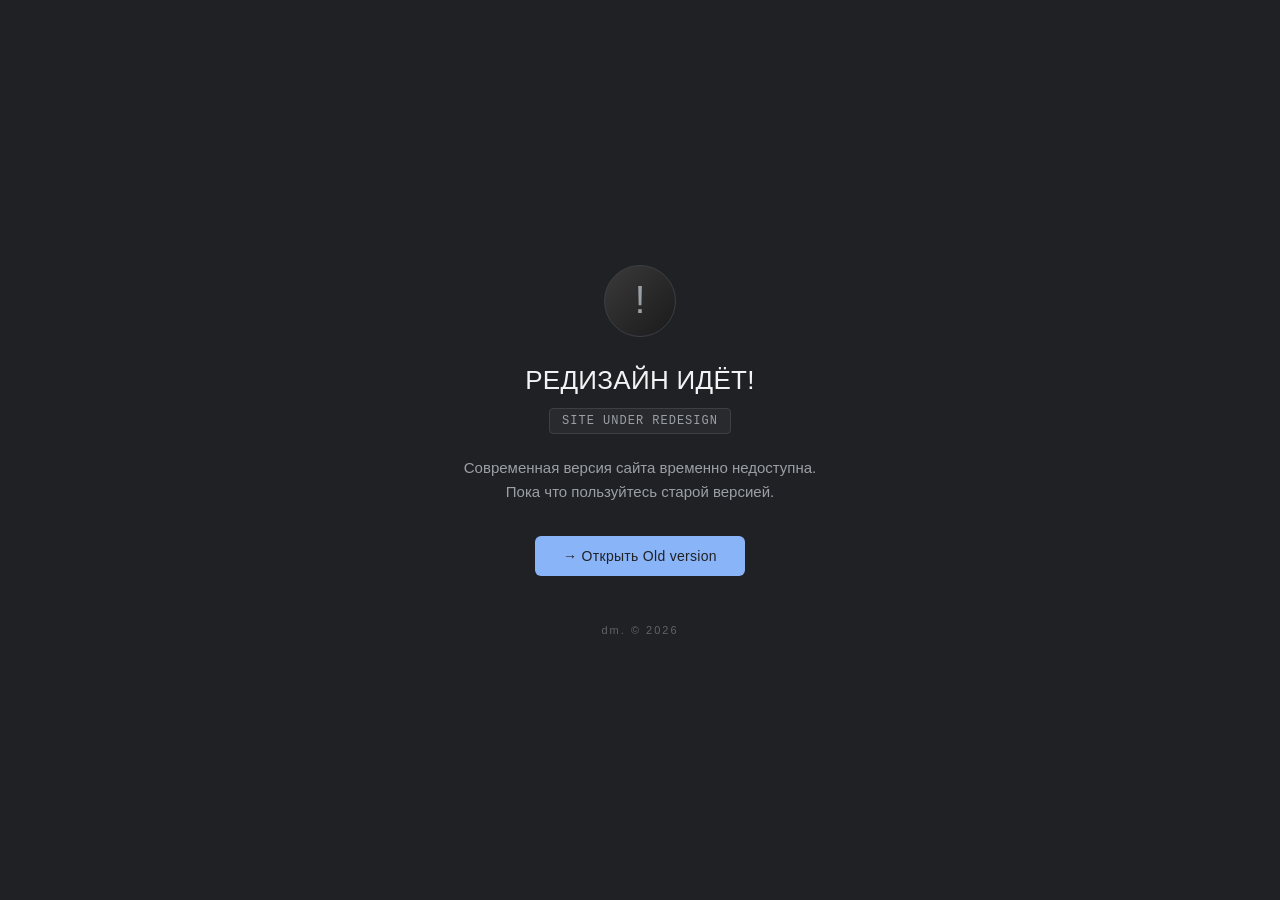
==== commit 02f3d7d9: "Update index.html" ====
--- a/colonia-onyx/index.html
+++ b/colonia-onyx/index.html
@@ -3,36 +3,141 @@
 <head>
 <meta charset="UTF-8">
 <meta name="viewport" content="width=device-width, initial-scale=1.0">
-<title>dm. — на редизайне</title>
-<link rel="icon" type="image/png" sizes="32x32" href="../images/favicon-32x32.png">
-<link rel="icon" type="image/png" sizes="16x16" href="../images/favicon-16x16.png">
-<link rel="preconnect" href="https://fonts.googleapis.com">
-<link rel="preconnect" href="https://fonts.gstatic.com" crossorigin>
-<link href="https://fonts.googleapis.com/css2?family=Cinzel:wght@400;600;800&family=Syne:wght@400;600;700&display=swap" rel="stylesheet">
-<link rel="stylesheet" href="../style.css">
+<title>dm. — редизайн</title>
+<link rel="icon" type="image/svg+xml" href="data:image/svg+xml,%3Csvg xmlns='http://www.w3.org/2000/svg' viewBox='0 0 64 64'%3E%3Crect width='64' height='64' fill='%23000'/%3E%3Ctext x='32' y='44' font-family='Georgia,serif' font-size='30' font-weight='bold' fill='%23d946ef' text-anchor='middle'%3Edm.%3C/text%3E%3C/svg%3E">
+<style>
+  * { margin: 0; padding: 0; box-sizing: border-box; }
+
+  html, body {
+    height: 100%;
+  }
+
+  body {
+    font-family: "Segoe UI", Tahoma, Arial, sans-serif;
+    background: #202124;
+    color: #e8eaed;
+    display: flex;
+    align-items: center;
+    justify-content: center;
+    padding: 24px;
+    -webkit-font-smoothing: antialiased;
+  }
+
+  .wrap {
+    max-width: 560px;
+    width: 100%;
+    text-align: center;
+  }
+
+  /* Иконка */
+  .icon {
+    width: 72px;
+    height: 72px;
+    margin: 0 auto 28px;
+    border-radius: 50%;
+    background: linear-gradient(135deg, #3a3a3a, #1a1a1a);
+    border: 1px solid #3c4043;
+    display: flex;
+    align-items: center;
+    justify-content: center;
+    font-size: 38px;
+    color: #9aa0a6;
+    font-weight: 300;
+    animation: pulse 2s ease-in-out infinite;
+  }
+
+  @keyframes pulse {
+    0%, 100% { opacity: 1; }
+    50%      { opacity: .5; }
+  }
+
+  /* Заголовок */
+  h1 {
+    font-size: 26px;
+    font-weight: 400;
+    color: #f1f3f4;
+    letter-spacing: 0.3px;
+    margin-bottom: 12px;
+  }
+
+  /* Код ошибки */
+  .code {
+    display: inline-block;
+    font-family: "Consolas", "Courier New", monospace;
+    font-size: 12px;
+    color: #9aa0a6;
+    padding: 5px 12px;
+    background: #292a2d;
+    border: 1px solid #3c4043;
+    border-radius: 4px;
+    margin-bottom: 22px;
+    letter-spacing: 1px;
+  }
+
+  /* Подпись */
+  .sub {
+    font-size: 15px;
+    line-height: 1.6;
+    color: #9aa0a6;
+    margin-bottom: 32px;
+  }
+
+  /* Кнопка */
+  .btn {
+    display: inline-block;
+    padding: 12px 28px;
+    font-size: 14px;
+    font-weight: 500;
+    text-decoration: none;
+    border-radius: 6px;
+    background: #8ab4f8;
+    color: #202124;
+    letter-spacing: 0.3px;
+    transition: background .2s, transform .2s;
+  }
+
+  .btn:hover {
+    background: #aecbfa;
+    transform: translateY(-1px);
+  }
+
+  /* Нижняя подпись */
+  .footer {
+    margin-top: 48px;
+    font-size: 11px;
+    color: #5f6368;
+    letter-spacing: 2px;
+  }
+
+  @media (max-width: 480px) {
+    h1 { font-size: 20px; }
+    .sub { font-size: 14px; }
+    .icon { width: 60px; height: 60px; font-size: 30px; }
+    .btn { padding: 10px 22px; font-size: 13px; }
+  }
+</style>
 </head>
-<body class="page-home">
+<body>
 
-<main class="wrap">
-  <h1 class="logo">dm.</h1>
+<div class="wrap">
 
-  <div class="box">
-    <div class="box-tag">статус</div>
-    <h2>Сайт на редизайне</h2>
-    <p>
-      Мы обновляем сайт — скоро здесь появится новая версия.
-      Пока что пользуйтесь <b>старой версией</b>, она полностью работает.
-    </p>
+  <div class="icon">!</div>
 
-    <div class="actions">
-      <a class="btn" href="../old/">→ Перейти в Old version</a>
-    </div>
+  <h1>РЕДИЗАЙН ИДЁТ!</h1>
+  <div class="code">SITE UNDER REDESIGN</div>
+
+  <div class="sub">
+    Современная версия сайта временно недоступна.<br>
+    Пока что пользуйтесь старой версией.
   </div>
 
-  <div class="footer">
-    dm. © 2026
-  </div>
-</main>
+  <a class="btn" href="https://damersimba318-sketch.github.io/dm.old/#home">
+    → Открыть Old version
+  </a>
+
+  <div class="footer">dm. © 2026</div>
+
+</div>
 
 </body>
 </html>
